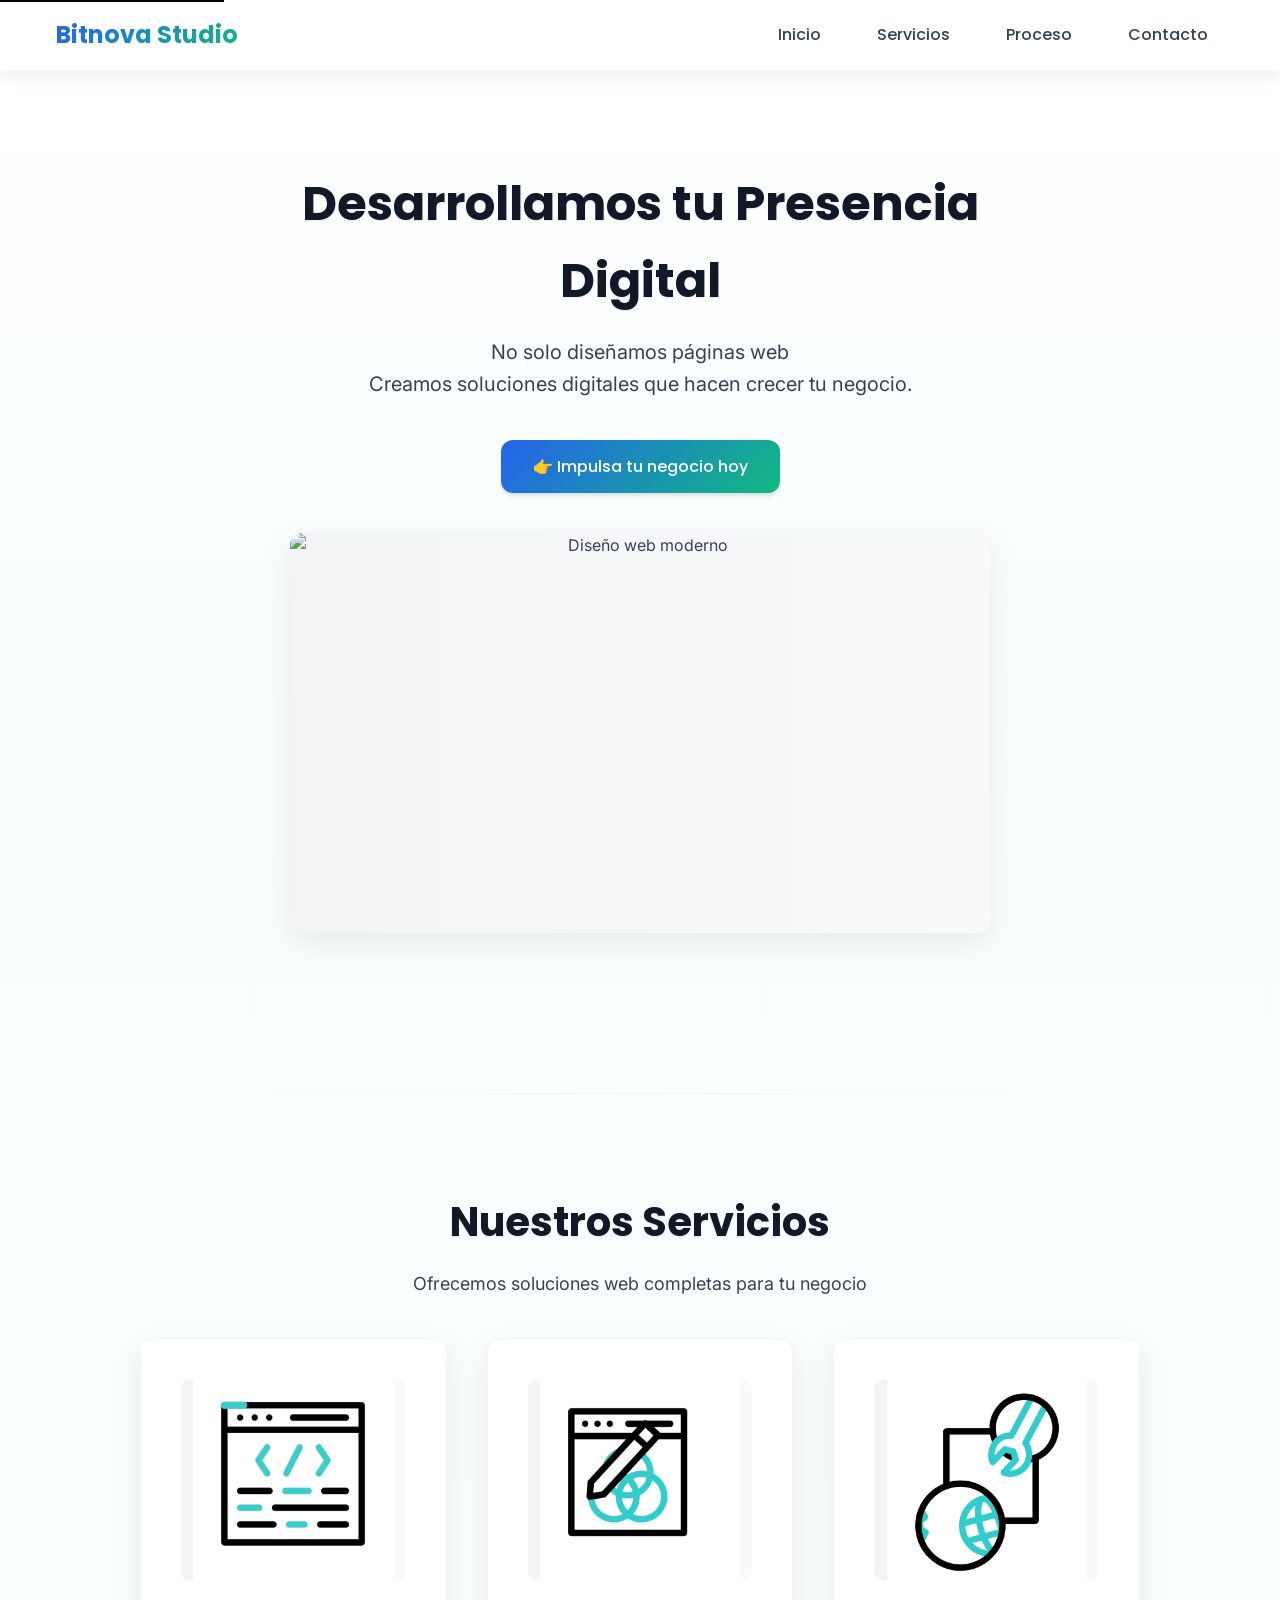
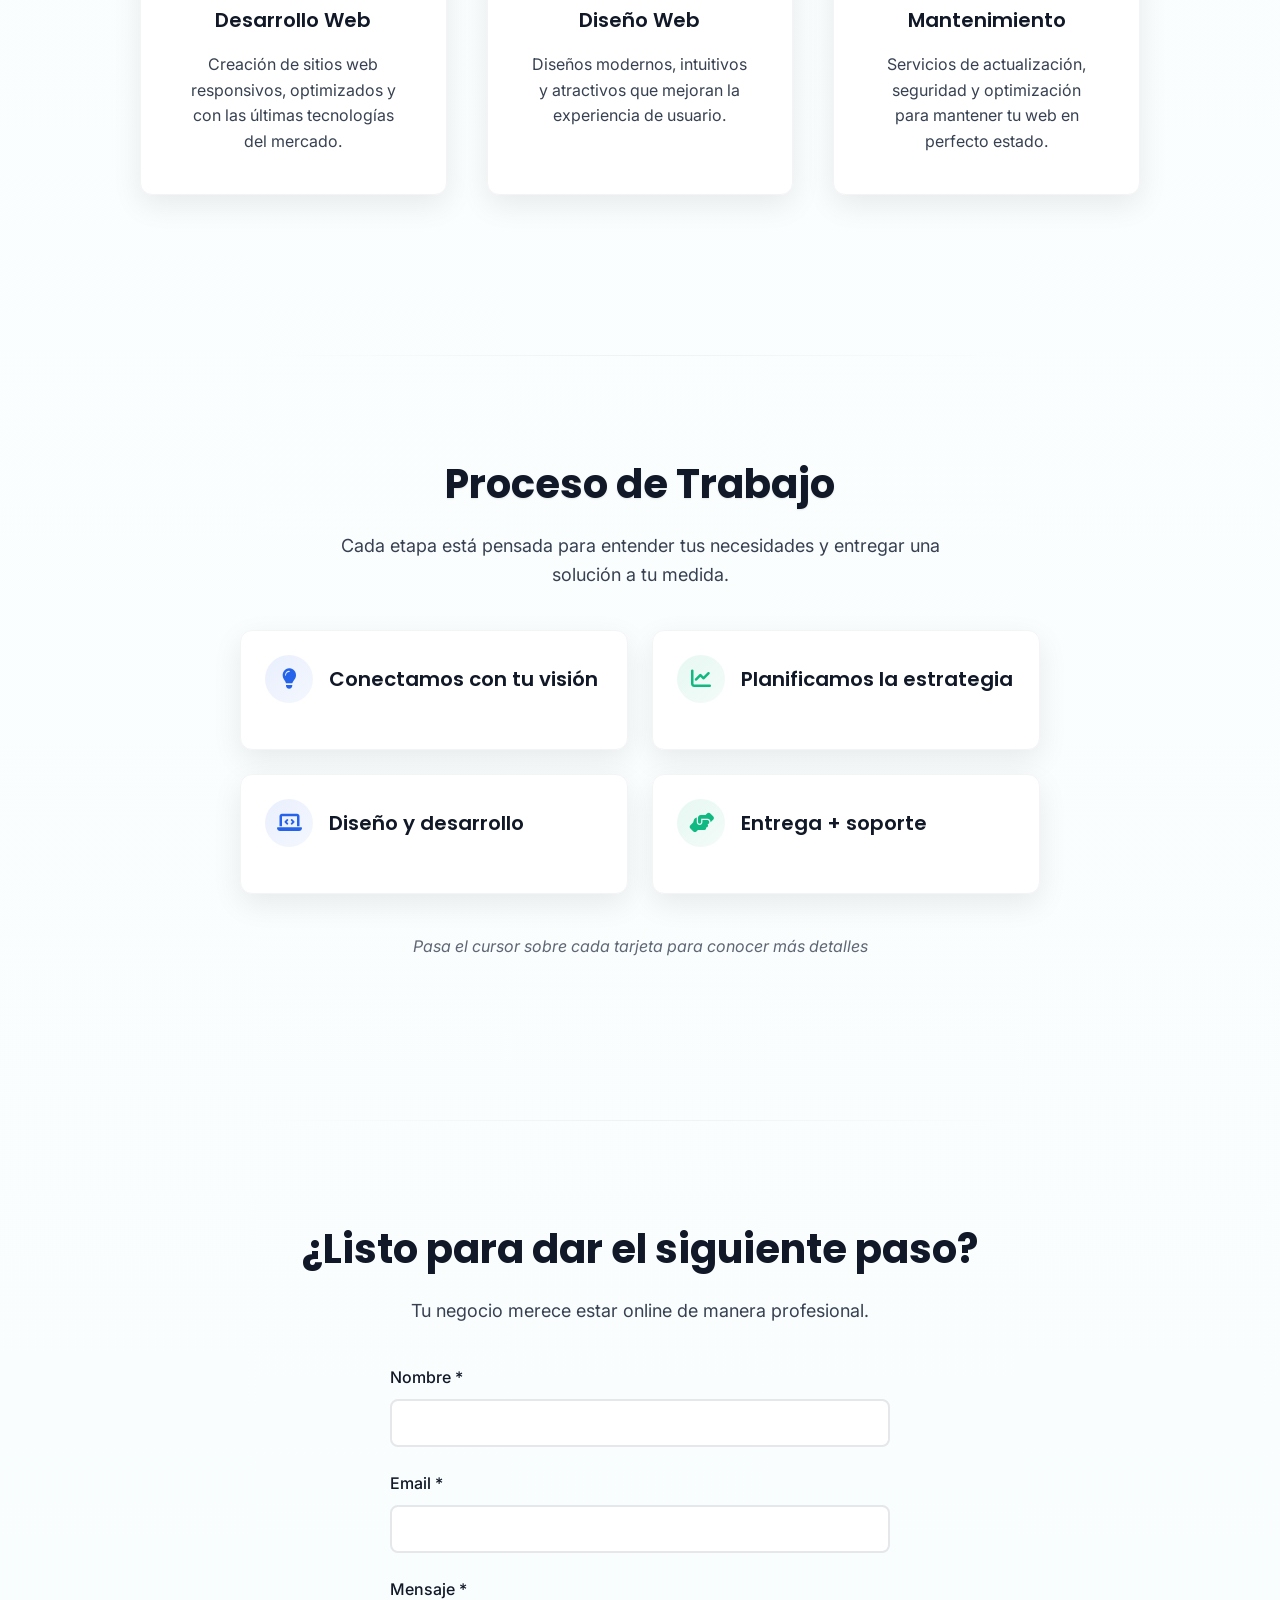
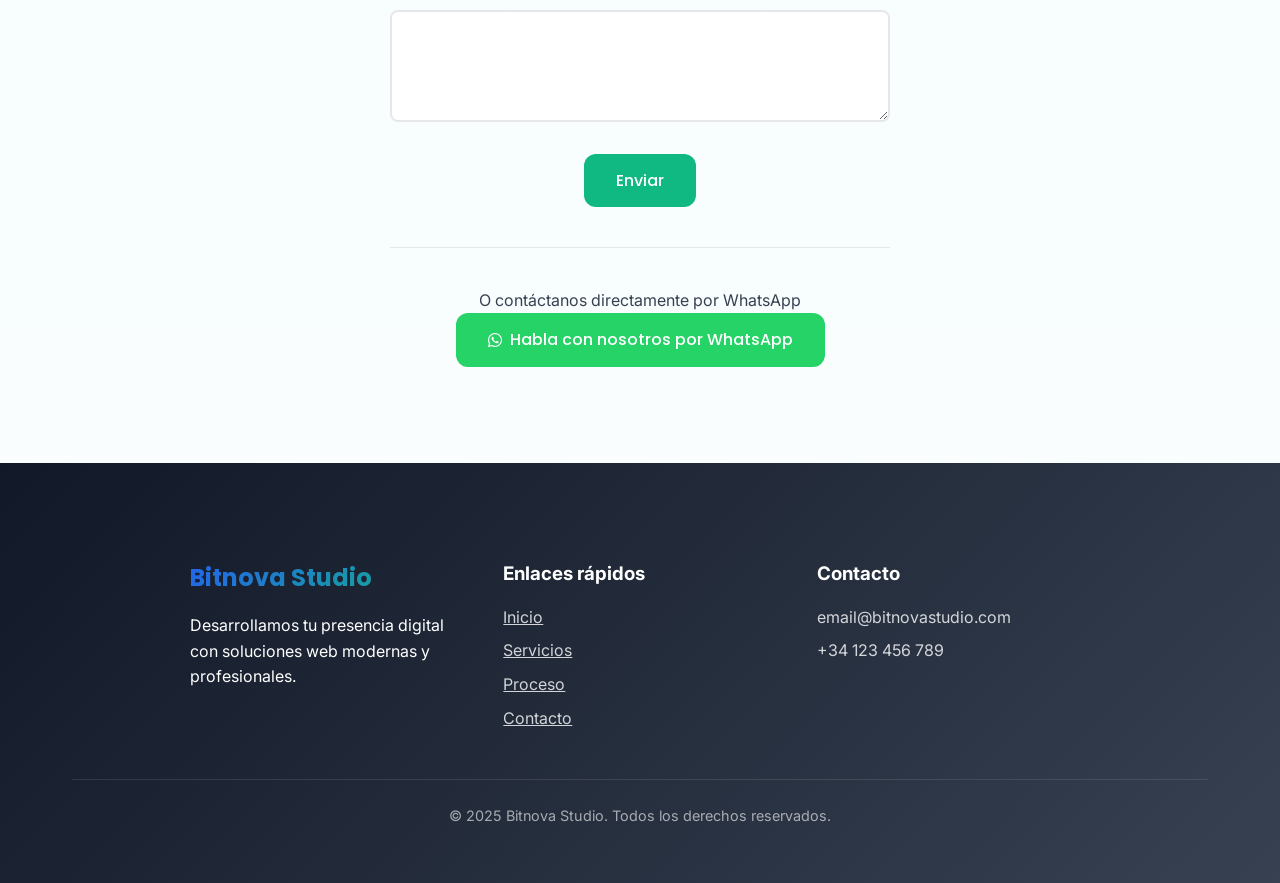
==== index.html @ 347d5933 "Subiendo pagina" ====
<!DOCTYPE html>
<html lang="es">
<head>
    <meta charset="UTF-8">
    <meta name="viewport" content="width=device-width, initial-scale=1.0">
    <meta name="description" content="Bitnova Studio - Desarrollamos y diseñamos páginas web modernas, profesionales y a medida.">
    <meta name="keywords" content="desarrollo web, diseño web, páginas web, mantenimiento web">
    <title>Bitnova Studio - Desarrollo Web Profesional</title>
    <link rel="stylesheet" href="https://cdnjs.cloudflare.com/ajax/libs/font-awesome/6.4.0/css/all.min.css">
    <link href="https://fonts.googleapis.com/css2?family=Inter:wght@300;400;500;600;700&family=Poppins:wght@400;500;600;700&display=swap" rel="stylesheet">
    <link rel="stylesheet" href="styles.css">
    <style>
        /* CSS CRÍTICO - Optimizado para carga inicial */
        :root {
            --primary-blue: #2563EB;
            --primary-green: #10B981;
            --accent-orange: #FF6B35;
            --white: #FFFFFF;
            --gray-50: #F9FAFB;
            --gray-100: #F3F4F6;
            --gray-200: #E5E7EB;
            --gray-700: #374151;
            --gray-900: #111827;
            --black: #000000;
            --light-blue: #E8F8FC;
            --font-heading: 'Poppins', sans-serif;
            --font-body: 'Inter', sans-serif;
        }

        *, *::before, *::after {
            box-sizing: border-box;
            margin: 0;
            padding: 0;
        }

        html {
            scroll-behavior: smooth;
        }

        body {
            font-family: var(--font-body);
            color: var(--gray-700);
            line-height: 1.6;
            overflow-x: hidden;
            background: linear-gradient(to bottom, 
                rgba(255, 255, 255, 1) 0%, 
                rgba(232, 248, 252, 0.3) 15%,
                rgba(232, 248, 252, 0.2) 50%,
                rgba(232, 248, 252, 0.3) 85%,
                rgba(255, 255, 255, 1) 100%);
        }

        .skip-link {
            position: absolute;
            top: -40px;
            left: 0;
            background: #000;
            color: #fff;
            padding: 8px;
            z-index: 1001;
            transition: top 0.3s;
        }

        .skip-link:focus {
            top: 0;
        }

        .header {
            background: rgba(255, 255, 255, 0.98);
            backdrop-filter: blur(10px);
            box-shadow: 0 4px 20px rgba(0, 0, 0, 0.08);
            position: fixed;
            width: 100%;
            top: 0;
            z-index: 1000;
            transition: all 0.3s cubic-bezier(0.4, 0, 0.2, 1);
        }

        .header .container {
            display: flex;
            justify-content: space-between;
            align-items: center;
            padding: 1rem;
        }

        .logo {
            font-family: var(--font-heading);
            font-weight: 700;
            font-size: 1.5rem;
            background: linear-gradient(135deg, var(--primary-blue), var(--primary-green));
            -webkit-background-clip: text;
            -webkit-text-fill-color: transparent;
            background-clip: text;
        }

        .hero {
            padding: calc(70px + 4rem) 0 4rem;
            text-align: center;
            position: relative;
            overflow: hidden;
        }
    </style>
</head>
<body>
    <a href="#main-content" class="skip-link">Saltar al contenido principal</a>

    <header class="header" role="banner">
        <div class="container">
            <a href="#" class="logo" aria-label="Bitnova Studio - Inicio">Bitnova Studio</a>
            <nav class="nav" role="navigation" aria-label="Navegación principal">
                <ul>
                    <li><a href="#inicio">Inicio</a></li>
                    <li><a href="#servicios">Servicios</a></li>
                    <li><a href="#proceso">Proceso</a></li>
                    <li><a href="#contacto">Contacto</a></li>
                </ul>
            </nav>
        </div>
    </header>

    <main id="main-content" role="main">
        <section id="inicio" class="hero" aria-labelledby="hero-heading">
            <div class="container">
                <div class="hero-content">
                    <h1 id="hero-heading">Desarrollamos tu Presencia Digital</h1>
                    <p class="subtitle">No solo diseñamos páginas web<br>Creamos soluciones digitales que hacen crecer tu negocio.</p>
                    <a href="https://wa.me/tunumero" class="btn btn-primary">
                        👉 Impulsa tu negocio hoy
                    </a>
                    
                    <!-- Carrusel de imágenes (solo 2 imágenes, sin controles) -->
                    <div class="carousel-container">
                        <div class="carousel">
                            <div class="carousel-item">
                                <img src="assets/Concepto HTML01.jpg" alt="Diseño web moderno" loading="lazy">
                            </div>
                            <div class="carousel-item">
                                <img src="assets/editando paginas01.jpg" alt="Desarrollo web profesional" loading="lazy">
                            </div>
                        </div>
                    </div>
                </div>
            </div>
        </section>

        <section id="servicios" class="services" aria-labelledby="services-heading">
            <div class="container">
                <h2 id="services-heading" class="section-title">Nuestros Servicios</h2>
                <p class="section-description">Ofrecemos soluciones web completas para tu negocio</p>
                
                <div class="services-grid">
                    <article class="service-card fade-in">
                        <div class="service-image">
                            <img src="assets/programacionweb.gif" alt="Animación de desarrollo web" loading="lazy">
                        </div>
                        <h3>Desarrollo Web</h3>
                        <p>Creación de sitios web responsivos, optimizados y con las últimas tecnologías del mercado.</p>
                    </article>
                    
                    <article class="service-card fade-in">
                        <div class="service-image">
                            <img src="assets/diseñoweb.gif" alt="Animación de diseño web" loading="lazy">
                        </div>
                        <h3>Diseño Web</h3>
                        <p>Diseños modernos, intuitivos y atractivos que mejoran la experiencia de usuario.</p>
                    </article>
                    
                    <article class="service-card fade-in">
                        <div class="service-image">
                            <img src="assets/mantenimiento.gif" alt="Animación de mantenimiento web" loading="lazy">
                        </div>
                        <h3>Mantenimiento</h3>
                        <p>Servicios de actualización, seguridad y optimización para mantener tu web en perfecto estado.</p>
                    </article>
                </div>
            </div>
        </section>

        <section id="proceso" class="process" aria-labelledby="process-heading">
            <div class="container">
                <h2 id="process-heading" class="section-title">Proceso de Trabajo</h2>
                <p class="section-description">Cada etapa está pensada para entender tus necesidades y entregar una solución a tu medida.</p>
                
                <div class="process-grid">
                    <article class="process-card fade-in">
                        <div class="card-header">
                            <div class="card-icon blue"><i class="fas fa-lightbulb fa-lg"></i></div>
                            <h3 class="card-title">Conectamos con tu visión</h3>
                        </div>
                        <div class="card-content">
                            <div class="process-divider"></div>
                            <p class="card-description">Descubrimos lo que hace único a tu negocio, entendemos tus objetivos y analizamos tu mercado para diseñar una estrategia digital sólida.</p>
                        </div>
                    </article>

                    <article class="process-card fade-in">
                        <div class="card-header">
                            <div class="card-icon green"><i class="fas fa-chart-line fa-lg"></i></div>
                            <h3 class="card-title">Planificamos la estrategia</h3>
                        </div>
                        <div class="card-content">
                            <div class="process-divider"></div>
                            <p class="card-description">Creamos un plan digital personalizado que combina diseño, usabilidad y comunicación, enfocado en atraer clientes y generar confianza.</p>
                        </div>
                    </article>

                    <article class="process-card fade-in">
                        <div class="card-header">
                            <div class="card-icon blue"><i class="fas fa-laptop-code fa-lg"></i></div>
                            <h3 class="card-title">Diseño y desarrollo</h3>
                        </div>
                        <div class="card-content">
                            <div class="process-divider"></div>
                            <p class="card-description">Diseñamos un sitio moderno y funcional, optimizado para velocidad, seguridad y experiencia de usuario, usando buenas prácticas de desarrollo.</p>
                        </div>
                    </article>

                    <article class="process-card fade-in">
                        <div class="card-header">
                            <div class="card-icon green"><i class="fas fa-hands-helping fa-lg"></i></div>
                            <h3 class="card-title">Entrega + soporte</h3>
                        </div>
                        <div class="card-content">
                            <div class="process-divider"></div>
                            <p class="card-description">Publicamos tu web y te acompañamos con mantenimiento, actualizaciones y mejoras para que tu presencia digital siga creciendo.</p>
                        </div>
                    </article>
                </div>
                
                <p class="process-hint">Pasa el cursor sobre cada tarjeta para conocer más detalles</p>
            </div>
        </section>

        <section id="contacto" class="contact" aria-labelledby="contact-heading">
            <div class="container">
                <h2 id="contact-heading">¿Listo para dar el siguiente paso?</h2>
                <p class="section-description">Tu negocio merece estar online de manera profesional.</p>
                
                <form class="contact-form" aria-labelledby="contact-heading" id="contactForm">
                    <div class="form-group">
                        <label for="name">Nombre *</label>
                        <input type="text" id="name" name="name" required aria-required="true">
                    </div>
                    
                    <div class="form-group">
                        <label for="email">Email *</label>
                        <input type="email" id="email" name="email" required aria-required="true">
                    </div>
                    
                    <div class="form-group">
                        <label for="message">Mensaje *</label>
                        <textarea id="message" name"message" rows="5" required aria-required="true"></textarea>
                    </div>
                    
                    <div class="form-submit-container">
                        <button type="submit" class="btn btn-secondary">Enviar</button>
                    </div>
                </form>
                
                <div class="whatsapp-contact">
                    <p>O contáctanos directamente por WhatsApp</p>
                    <a href="https://wa.me/tunumero" class="btn btn-whatsapp">
                        <i class="fab fa-whatsapp" style="margin-right: 0.5rem;"></i>Habla con nosotros por WhatsApp
                    </a>
                </div>
            </div>
        </section>
    </main>

    <footer class="footer" role="contentinfo">
        <div class="container">
            <div class="footer-content">
                <div class="footer-info">
                    <a href="#" class="logo">Bitnova Studio</a>
                    <p>Desarrollamos tu presencia digital con soluciones web modernas y profesionales.</p>
                </div>
                
                <div class="footer-links">
                    <h3>Enlaces rápidos</h3>
                    <ul>
                        <li><a href="#inicio">Inicio</a></li>
                        <li><a href="#servicios">Servicios</a></li>
                        <li><a href="#proceso">Proceso</a></li>
                        <li><a href="#contacto">Contacto</a></li>
                    </ul>
                </div>
                
                <div class="footer-contact">
                    <h3>Contacto</h3>
                    <p id="footer-email">email@bitnovastudio.com</p>
                    <p id="footer-phone">+34 123 456 789</p>
                </div>
            </div>
            
            <div class="footer-bottom">
                <p>&copy; 2025 Bitnova Studio. Todos los derechos reservados.</p>
            </div>
        </div>
    </footer>

    <!-- Modal de éxito mejorada -->
    <div class="modal-overlay" id="successModal" aria-hidden="true" aria-labelledby="modalTitle" role="dialog">
        <div class="modal">
            <div class="modal-content">
                <div class="modal-icon">
                    <i class="fas fa-check-circle"></i>
                </div>
                <h3 class="modal-title" id="modalTitle">¡Mensaje Enviado con Éxito!</h3>
                <p class="modal-message">Hemos recibido tu mensaje correctamente. Nos pondremos en contacto contigo a la brevedad.</p>
                <button class="modal-close" id="closeModal">Aceptar</button>
            </div>
        </div>
    </div>

    <script src="script.js"></script>
</body>
</html>
---- styles.css ----
/* Variables CSS - Mantenemos todas las variables */
:root {
    --primary-blue: #2563EB;
    --primary-green: #10B981;
    --accent-orange: #FF6B35;
    --white: #FFFFFF;
    --gray-50: #F9FAFB;
    --gray-100: #F3F4F6;
    --gray-200: #E5E7EB;
    --gray-700: #374151;
    --gray-900: #111827;
    --black: #000000;
    --light-blue: #E8F8FC;
    --font-heading: 'Poppins', sans-serif;
    --font-body: 'Inter', sans-serif;
    --spacing-xs: 0.5rem;
    --spacing-sm: 1rem;
    --spacing-md: 1.5rem;
    --spacing-lg: 2.5rem;
    --spacing-xl: 4rem;
    --border-radius: 12px;
    --border-radius-sm: 8px;
    --transition: all 0.3s cubic-bezier(0.4, 0, 0.2, 1);
    --transition-bounce: all 0.4s cubic-bezier(0.175, 0.885, 0.32, 1.275);
    --shadow: 0 1px 3px rgba(0, 0, 0, 0.1), 0 1px 2px rgba(0, 0, 0, 0.06);
    --shadow-md: 0 4px 6px -1px rgba(0, 0, 0, 0.1), 0 2px 4px -1px rgba(0, 0, 0, 0.06);
    --shadow-lg: 0 10px 15px -3px rgba(0, 0, 0, 0.1), 0 4px 6px -2px rgba(0, 0, 0, 0.05);
    --shadow-xl: 0 20px 25px -5px rgba(0, 0, 0, 0.1), 0 10px 10px -5px rgba(0, 0, 0, 0.04);
    --shadow-3d: 0 10px 30px rgba(0, 0, 0, 0.08);
    --process-card-height: 120px;
    --process-card-expanded-height: 280px;
    --process-card-mobile-expanded-height: 320px;
    --header-height: 70px;
    --header-height-mobile: 120px;
    
    /* Nuevas variables para contenedor centrado */
    --container-max-width: 1200px;
    --container-padding: 2rem;
    --content-max-width: 800px;
}

/* Container centrado global */
.container {
    max-width: var(--container-max-width);
    margin: 0 auto;
    padding:  var(--container-padding);
    width: 100%;
}

/* Contenedor para contenido de texto centrado */
.content-container {
    max-width: var(--content-max-width);
    margin: 0 auto;
    text-align: center;
}

/* Estilos generales - Evitamos duplicar lo que ya está en el CSS crítico */
.nav ul {
    display: flex;
    list-style: none;
    gap: var(--spacing-md);
}

.nav a {
    font-family: var(--font-heading);
    font-weight: 500;
    color: var(--gray-700);
    padding: var(--spacing-xs) var(--spacing-sm);
    border-radius: var(--border-radius-sm);
    transition: var(--transition);
}
.nav a {
    text-decoration: none; /* Esto elimina el subrayado */
}


.nav a:hover {
    background-color: var(--gray-50);
    color: var(--primary-blue);
}

/* Hero Section Centrado */
.hero-content {
    position: relative;
    z-index: 1;
    max-width: var(--content-max-width);
    margin: 0 auto;
    text-align: center;
}

.hero h1 { 
    animation: fadeInUp 0.8s ease forwards; 
    margin-bottom: var(--spacing-sm); 
    font-size: clamp(2rem, 5vw, 3rem);
    font-family: var(--font-heading);
    font-weight: 700;
    color: var(--gray-900);
}

.hero .subtitle {
    font-size: 1.25rem;
    margin-bottom: var(--spacing-lg);
    color: var(--gray-700);
    animation: fadeInUp 0.8s ease 0.2s backwards;
    max-width: 600px;
    margin-left: auto;
    margin-right: auto;
}

.hero .btn { 
    animation: fadeInScale 0.8s ease 0.4s backwards; 
}

/* Títulos de sección centrados */
.section-title {
    font-family: var(--font-heading);
    font-size: clamp(2rem, 4vw, 2.5rem);
    font-weight: 700;
    color: var(--gray-900);
    text-align: center;
    margin-bottom: var(--spacing-sm);
}

.section-description {
    font-size: 1.125rem;
    color: var(--gray-700);
    text-align: center;
    margin-bottom: var(--spacing-lg);
    max-width: 600px;
    margin-left: auto;
    margin-right: auto;
}

/* Animaciones */
@keyframes fadeInUp {
    from { opacity: 0; transform: translateY(30px); }
    to { opacity: 1; transform: translateY(0); }
}

@keyframes fadeInScale {
    from { opacity: 0; transform: scale(0.9); }
    to { opacity: 1; transform: scale(1); }
}

@keyframes float {
    0%, 100% { transform: translateY(0px); }
    50% { transform: translateY(-10px); }
}

.fade-in {
    opacity: 0;
    transform: translateY(30px);
    transition: opacity 0.6s ease, transform 0.6s ease;
}

.fade-in.visible {
    opacity: 1;
    transform: translateY(0);
}

/* Botones */
.btn {
    display: inline-flex;
    align-items: center;
    justify-content: center;
    padding: 0.875rem 2rem;
    border-radius: var(--border-radius);
    font-family: var(--font-heading);
    font-weight: 500;
    font-size: 1rem;
    text-align: center;
    cursor: pointer;
    transition: var(--transition-bounce);
    border: none;
    text-decoration: none;
    position: relative;
    overflow: hidden;
}

.btn::before {
    content: '';
    position: absolute;
    top: 0;
    left: -100%;
    width: 100%;
    height: 100%;
    background: linear-gradient(90deg, transparent, rgba(255, 255, 255, 0.2), transparent);
    transition: left 0.5s;
}

.btn:hover::before { left: 100%; }

.btn-primary {
    background: linear-gradient(135deg, var(--primary-blue), var(--primary-green));
    color: var(--white);
    box-shadow: var(--shadow-md);
}

.btn-primary:hover {
    transform: translateY(-3px);
    box-shadow: var(--shadow-xl);
    color: var(--white);
}

.btn-secondary {
    background-color: var(--primary-green);
    color: var(--white);
}

.btn-secondary:hover {
    background-color: var(--primary-blue);
    transform: translateY(-2px);
    box-shadow: var(--shadow-lg);
    color: var(--white);
}

.btn-whatsapp {
    background-color: #25D366;
    color: var(--white);
}

.btn-whatsapp:hover {
    background-color: #128C7E;
    transform: translateY(-2px);
    box-shadow: var(--shadow-lg);
    color: var(--white);
}

/* Carrusel mejorado y centrado - SIN CONTROLES */
.carousel-container {
    width: 100%;
    max-width: 700px;
    height: 400px;
    margin: var(--spacing-lg) auto 0;
    position: relative;
    overflow: hidden;
    border-radius: var(--border-radius);
    box-shadow: var(--shadow-3d);
    animation: fadeInUp 0.8s ease 0.6s backwards;
}

.carousel {
    display: flex;
    transition: transform 0.8s cubic-bezier(0.23, 1, 0.32, 1);
    height: 100%;
}

.carousel-item {
    min-width: 100%;
    height: 100%;
    display: flex;
    align-items: center;
    justify-content: center;
}

.carousel-item img {
    width: 100%;
    height: 100%;
    object-fit: cover;
    display: block;
}

/* Servicios centrados - EN LÍNEA HORIZONTAL */
.services { 
    padding: var(--spacing-xl) 0; 
}

.services-grid {
    display: grid;
    grid-template-columns: repeat(3, 1fr);
    gap: var(--spacing-lg);
    max-width: 1000px;
    margin: 0 auto;
    justify-items: center;
}

.service-card {
    background: var(--white);
    border-radius: var(--border-radius);
    padding: var(--spacing-lg);
    box-shadow: var(--shadow-3d);
    transition: var(--transition-bounce);
    text-align: center;
    border: 1px solid var(--gray-100);
    position: relative;
    overflow: hidden;
    width: 100%;
    max-width: 320px;
}

.service-card::before {
    content: '';
    position: absolute;
    top: 0;
    left: 0;
    right: 0;
    height: 4px;
    background: linear-gradient(90deg, var(--primary-blue), var(--primary-green));
    transform: scaleX(0);
    transition: transform 0.3s ease;
}

.service-card:hover {
    transform: translateY(-10px);
    box-shadow: var(--shadow-xl);
}

.service-card:hover::before { transform: scaleX(1); }

.service-image {
    height: 200px;
    border-radius: var(--border-radius-sm);
    display: flex;
    align-items: center;
    justify-content: center;
    margin-bottom: var(--spacing-md);
    position: relative;
    overflow: hidden;
}

.service-image img {
    max-width: 100%;
    max-height: 100%;
    object-fit: contain;
}

.service-image::after {
    content: '';
    position: absolute;
    inset: 0;
    background: linear-gradient(45deg, transparent 30%, rgba(37, 99, 235, 0.1) 50%, transparent 70%);
    opacity: 0;
    transition: var(--transition);
}

.service-card:hover .service-image::after { opacity: 1; }

.service-card h3 {
    font-family: var(--font-heading);
    font-size: 1.25rem;
    font-weight: 600;
    color: var(--gray-900);
    margin-bottom: var(--spacing-sm);
}

.service-card p {
    color: var(--gray-700);
    line-height: 1.6;
}

/* Proceso centrado */
.process {
    padding: var(--spacing-xl) 0;
}

.process-grid {
    display: grid;
    grid-template-columns: repeat(2, 1fr);
    gap: var(--spacing-md);
    margin-top: var(--spacing-lg);
    max-width: 800px;
    margin-left: auto;
    margin-right: auto;
}

.process-card {
    background: var(--white);
    border-radius: var(--border-radius);
    padding: var(--spacing-md);
    box-shadow: var(--shadow-3d);
    transition: var(--transition-bounce);
    cursor: pointer;
    height: var(--process-card-height);
    overflow: hidden;
    display: flex;
    flex-direction: column;
    position: relative;
    border: 1px solid var(--gray-100);
}

.process-card:hover {
    height: var(--process-card-expanded-height);
    box-shadow: var(--shadow-xl);
    transform: translateY(-5px);
}

.card-header {
    display: flex;
    align-items: center;
    margin-bottom: var(--spacing-sm);
}

.card-icon {
    width: 48px;
    height: 48px;
    border-radius: 50%;
    display: flex;
    align-items: center;
    justify-content: center;
    margin-right: var(--spacing-sm);
    flex-shrink: 0;
    position: relative;
    overflow: hidden;
}

.card-icon::before {
    content: '';
    position: absolute;
    inset: 0;
    border-radius: 50%;
    background: linear-gradient(45deg, transparent, rgba(255, 255, 255, 0.3));
    opacity: 0;
    transition: var(--transition);
}

.process-card:hover .card-icon::before { opacity: 1; }

.card-icon.blue {
    background: linear-gradient(135deg, rgba(37, 99, 235, 0.1), rgba(37, 99, 235, 0.05));
    color: var(--primary-blue);
}

.card-icon.green {
    background: linear-gradient(135deg, rgba(16, 185, 129, 0.1), rgba(16, 185, 129, 0.05));
    color: var(--primary-green);
}

.card-title {
    font-family: var(--font-heading);
    font-size: 1.25rem;
    font-weight: 600;
    color: var(--gray-900);
}

.card-content {
    opacity: 0;
    transform: translateY(10px);
    transition: var(--transition-bounce);
    height: 0;
}

.process-card:hover .card-content {
    opacity: 1;
    transform: translateY(0);
    height: auto;
}

.card-description {
    color: var(--gray-700);
    margin-bottom: var(--spacing-sm);
    line-height: 1.7;
}

.process-divider {
    height: 2px;
    background: linear-gradient(90deg, var(--primary-blue), var(--primary-green));
    margin: var(--spacing-sm) 0;
    width: 40px;
    border-radius: 2px;
    position: relative;
    overflow: hidden;
}

.process-divider::after {
    content: '';
    position: absolute;
    top: 0;
    left: -100%;
    width: 100%;
    height: 100%;
    background: linear-gradient(90deg, transparent, rgba(255, 255, 255, 0.6), transparent);
    transition: left 0.5s ease;
}

.process-card:hover .process-divider::after { left: 100%; }

.process-hint {
    text-align: center;
    margin-top: var(--spacing-lg);
    color: var(--gray-700);
    font-style: italic;
    opacity: 0.8;
}

/* Contacto centrado */
.contact {
    padding: var(--spacing-xl) 0;
    text-align: center;
}

.contact h2 {
    font-family: var(--font-heading);
    font-size: clamp(2rem, 4vw, 2.5rem);
    font-weight: 700;
    color: var(--gray-900);
    margin-bottom: var(--spacing-sm);
}

.contact-form {
    max-width: 500px;
    margin: 0 auto;
}

.form-group {
    margin-bottom: var(--spacing-md);
    text-align: left;
    position: relative;
}

.form-group label {
    display: block;
    margin-bottom: var(--spacing-xs);
    font-weight: 500;
    color: var(--gray-900);
}

.form-group input,
.form-group textarea {
    width: 100%;
    padding: 0.875rem;
    border: 2px solid var(--gray-200);
    border-radius: var(--border-radius-sm);
    font-family: var(--font-body);
    transition: var(--transition);
    background-color: var(--white);
}

.form-group input:focus,
.form-group textarea:focus {
    outline: none;
    border-color: var(--primary-blue);
    box-shadow: 0 0 0 3px rgba(37, 99, 235, 0.1);
}

.form-submit-container {
    text-align: center;
    margin-top: var(--spacing-md);
    position: relative;
    z-index: 2;
}

.whatsapp-contact {
    text-align: center;
    margin-top: var(--spacing-lg);
    padding-top: var(--spacing-lg);
    border-top: 1px solid var(--gray-200);
    position: relative;
    z-index: 2;
    max-width: 500px;
    margin-left: auto;
    margin-right: auto;
}

/* Footer */
.footer {
    background: linear-gradient(135deg, var(--gray-900), var(--gray-700));
    color: var(--white);
    padding: var(--spacing-xl) 0 var(--spacing-md);
}

.footer-content {
    display: grid;
    grid-template-columns: repeat(auto-fit, minmax(250px, 1fr));
    gap: var(--spacing-lg);
    margin-bottom: var(--spacing-lg);
    max-width: 900px;
    margin-left: auto;
    margin-right: auto;
}

.footer-info .logo {
    color: var(--white);
    margin-bottom: var(--spacing-sm);
    display: block;
}
.footer-links h3,
.footer-contact h3 {
    color: var(--white);
    margin-bottom: var(--spacing-sm);
}

.footer-links ul { list-style: none; }
.footer-links li { margin-bottom: var(--spacing-xs); }
.footer-links a {
    color: rgba(255, 255, 255, 0.8);
    transition: var(--transition);
}

.footer-links a:hover {
    color: var(--white);
    padding-left: var(--spacing-xs);
}

.footer-contact p {
    margin-bottom: var(--spacing-xs);
    color: rgba(255, 255, 255, 0.8);
}

.footer-bottom {
    border-top: 1px solid rgba(255, 255, 255, 0.1);
    padding-top: var(--spacing-md);
    text-align: center;
    color: rgba(255, 255, 255, 0.6);
    font-size: 0.9rem;
}

/* Mensajes de error */
.error-message {
    color: var(--accent-orange);
    display: block;
    margin-top: var(--spacing-xs);
    font-size: 0.875rem;
    animation: fadeInUp 0.3s ease;
}

/* Modal de éxito mejorada */
.modal-overlay {
    position: fixed;
    top: 0;
    left: 0;
    right: 0;
    bottom: 0;
    background: rgba(0, 0, 0, 0.7);
    display: flex;
    justify-content: center;
    align-items: center;
    z-index: 2000;
    opacity: 0;
    visibility: hidden;
    transition: all 0.4s ease;
    backdrop-filter: blur(8px);
    -webkit-backdrop-filter: blur(8px);
}

.modal-overlay.active {
    opacity: 1;
    visibility: visible;
}

.modal {
    background: var(--white);
    border-radius: 20px;
    padding: 0;
    max-width: 90%;
    width: 400px;
    box-shadow: 0 25px 50px -12px rgba(0, 0, 0, 0.25);
    transform: translateY(30px) scale(0.95);
    transition: all 0.5s cubic-bezier(0.175, 0.885, 0.32, 1.275);
    position: relative;
    overflow: hidden;
}

.modal-overlay.active .modal {
    transform: translateY(0) scale(1);
}

.modal-content {
    padding: var(--spacing-xl);
    text-align: center;
}

.modal-icon {
    font-size: 4rem;
    color: var(--primary-green);
    margin-bottom: var(--spacing-md);
    animation: iconPulse 1s ease;
}

@keyframes iconPulse {
    0% { transform: scale(0); opacity: 0; }
    70% { transform: scale(1.1); }
    100% { transform: scale(1); opacity: 1; }
}

.modal-title {
    font-size: 1.8rem;
    margin-bottom: var(--spacing-sm);
    color: var(--gray-900);
    font-family: var(--font-heading);
}

.modal-message {
    margin-bottom: var(--spacing-lg);
    color: var(--gray-700);
    line-height: 1.6;
}

.modal-close {
    background: linear-gradient(135deg, var(--primary-blue), var(--primary-green));
    color: var(--white);
    border: none;
    padding: 0.75rem 1.5rem;
    border-radius: var(--border-radius-sm);
    cursor: pointer;
    font-family: var(--font-heading);
    font-weight: 500;
    transition: var(--transition);
    box-shadow: var(--shadow-md);
}

.modal-close:hover {
    transform: translateY(-2px);
    box-shadow: var(--shadow-lg);
}

/* Animación shake para errores */
@keyframes shake {
    0%, 100% { transform: translateX(0); }
    25% { transform: translateX(-5px); }
    75% { transform: translateX(5px); }
}

/* Responsive */
@media (max-width: 768px) {
    :root {
        --container-padding: 1.5rem;
        --content-max-width: 100%;
    }
    
    .header .container { 
        flex-direction: column; 
        gap: var(--spacing-sm); 
    }
    
    .nav ul { 
        gap: var(--spacing-sm); 
    }
.hero { 
    padding: calc(var(--header-height-mobile) + var(--spacing-sm)) 0 var(--spacing-md);
    min-height: 85vh;
    display: flex;
    flex-direction: column;
    justify-content: center;
}
    
 .carousel-container {
    height: 350px; /* Ajusta este valor según necesites */
    margin: var(--spacing-sm) auto 0;
}
    
    .process-grid { 
        grid-template-columns: 1fr;
        max-width: 400px;
    }
    
    .process-card:hover { 
        height: var(--process-card-mobile-expanded-height); 
    }
    
    .card-icon { 
        width: 40px; 
        height: 40px; 
    }
    
    .modal { 
        width: 90%;
        max-width: 90%;
    }
    
    /* Servicios en columna en móviles */
    .services-grid {
        grid-template-columns: 1fr;
        max-width: 400px;
    }
    
    .service-card {
        max-width: 100%;
    }
    
    .footer-content {
        max-width: 100%;
    }
}

@media (max-width: 480px) {
    :root {
        --container-padding: 1rem;
    }
    
    .services-grid { 
        grid-template-columns: 1fr;
        max-width: 400px;
    }
    
    .footer-content { 
        grid-template-columns: 1fr; 
        text-align: center; 
    }
    
    .carousel-container { 
        height: 250px; 
    }
    
    .contact-form {
        max-width: 100%;
    }
    
    .whatsapp-contact {
        max-width: 100%;
    }
    
    .modal-content {
        padding: var(--spacing-md);
    }
    
    .modal-title {
        font-size: 1.5rem;
    }
}

/* Mejoras adicionales para el centrado profesional */
.section-wrapper {
    display: flex;
    flex-direction: column;
    align-items: center;
    text-align: center;
}

/* Espaciado consistente entre secciones */
section {
    position: relative;
}

section::before {
    content: '';
    display: block;
    height: 1px;
    background: linear-gradient(90deg, transparent, var(--gray-200), transparent);
    width: 60%;
    margin: 0 auto var(--spacing-xl);
    opacity: 0.5;
}

.hero::before {
    display: none;
}

/* Mejora visual para las tarjetas de proceso en hover */
.process-card::after {
    content: '';
    position: absolute;
    top: 0;
    left: 0;
    right: 0;
    bottom: 0;
    background: linear-gradient(135deg, rgba(37, 99, 235, 0.02), rgba(16, 185, 129, 0.02));
    opacity: 0;
    transition: var(--transition);
    pointer-events: none;
}

.process-card:hover::after {
    opacity: 1;
}

/* Mejora del focus para accesibilidad */
.btn:focus {
    outline: 3px solid var(--primary-blue);
    outline-offset: 2px;
}

/* Transición suave para el modo oscuro (preparado para futuras implementaciones) */
* {
    transition: background-color 0.3s ease, color 0.3s ease, border-color 0.3s ease;
}

/* Optimización de rendimiento para animaciones */
.carousel,
.modal,
.process-card,
.service-card {
    transform: translateZ(0);
    backface-visibility: hidden;
}

/* Mejora del contraste para mejor legibilidad */
.hero h1,
.section-title {
    text-shadow: 0 1px 2px rgba(0, 0, 0, 0.1);
}

/* Loading state para imágenes */
.service-image,
.carousel-item {
    background: var(--gray-100);
    background-image: linear-gradient(90deg, var(--gray-100) 0%, var(--gray-50) 50%, var(--gray-100) 100%);
    background-size: 200% 100%;
    animation: loading 1.5s infinite;
}

.service-image img,
.carousel-item img {
    opacity: 0;
    transition: opacity 0.3s ease;
}

.service-image img[src],
.carousel-item img[src] {
    opacity: 1;
}

@keyframes loading {
    0% { background-position: 200% 0; }
    100% { background-position: -200% 0; }
}
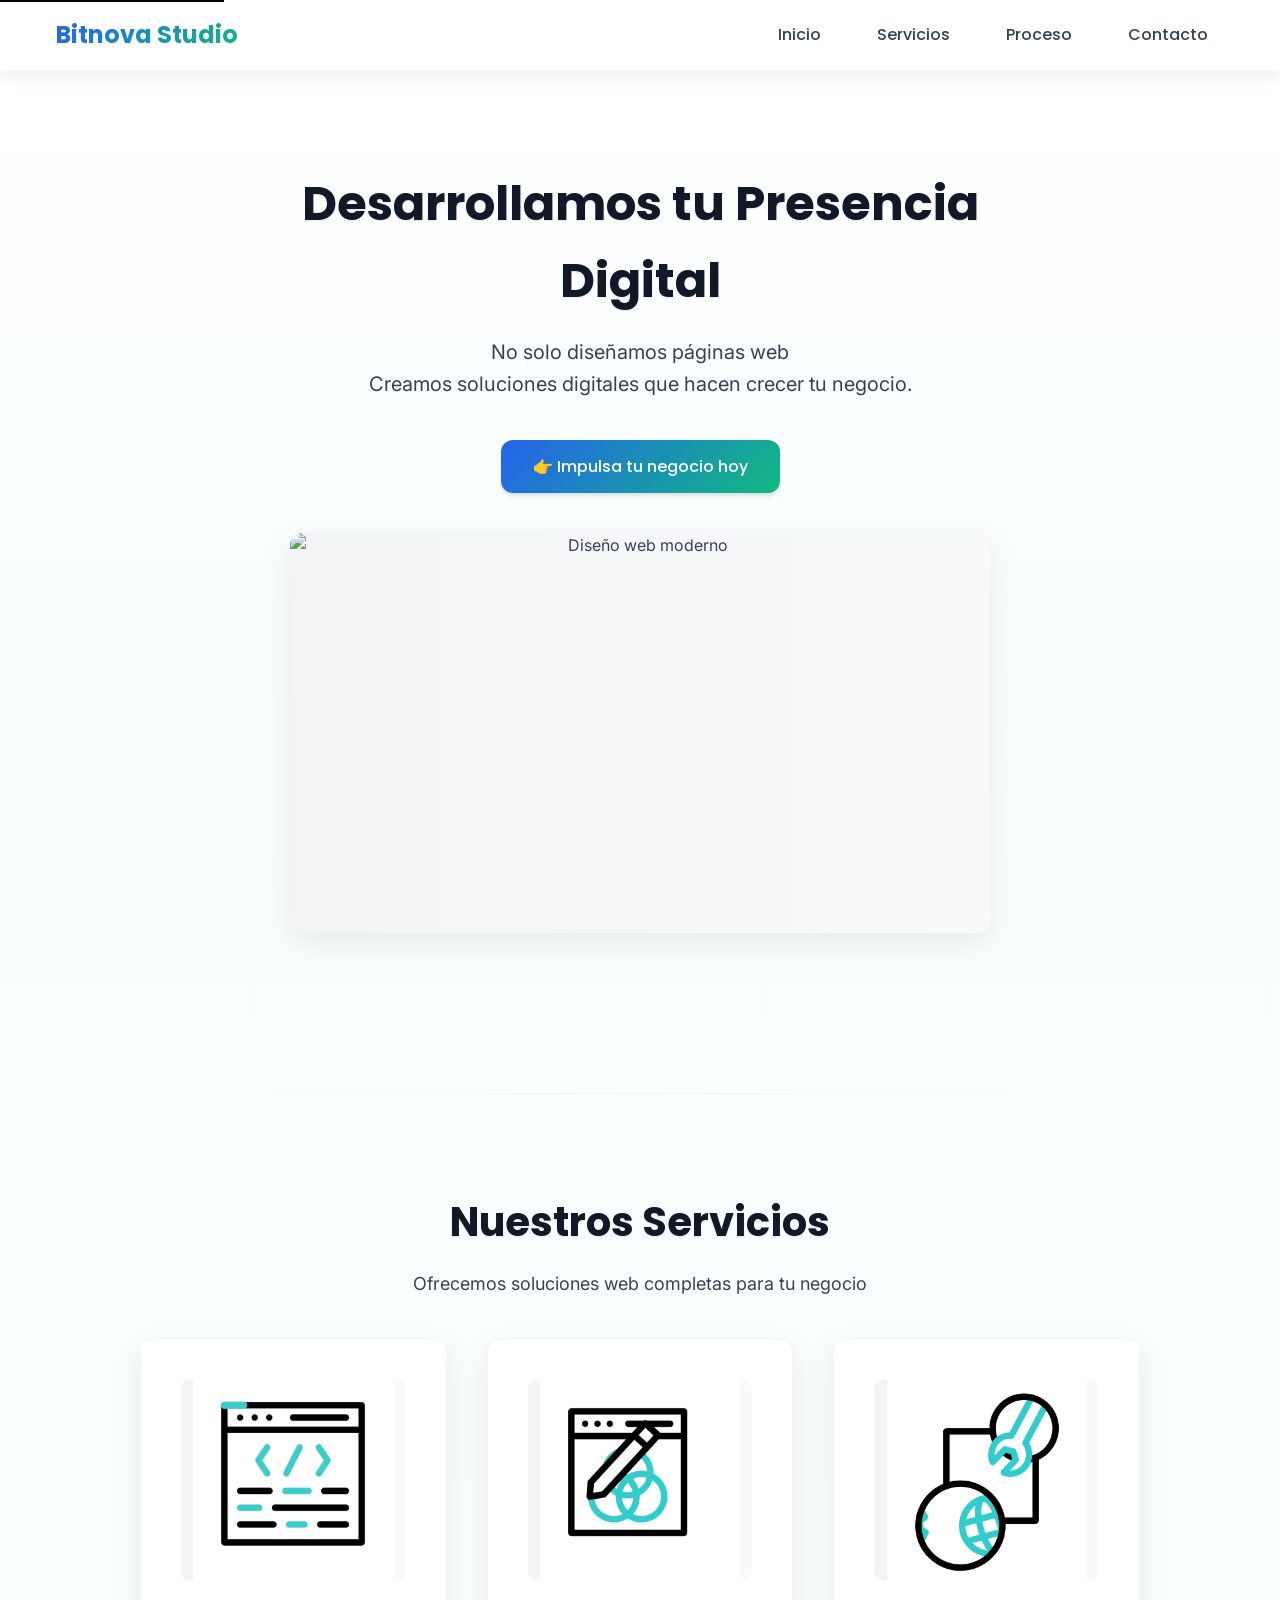
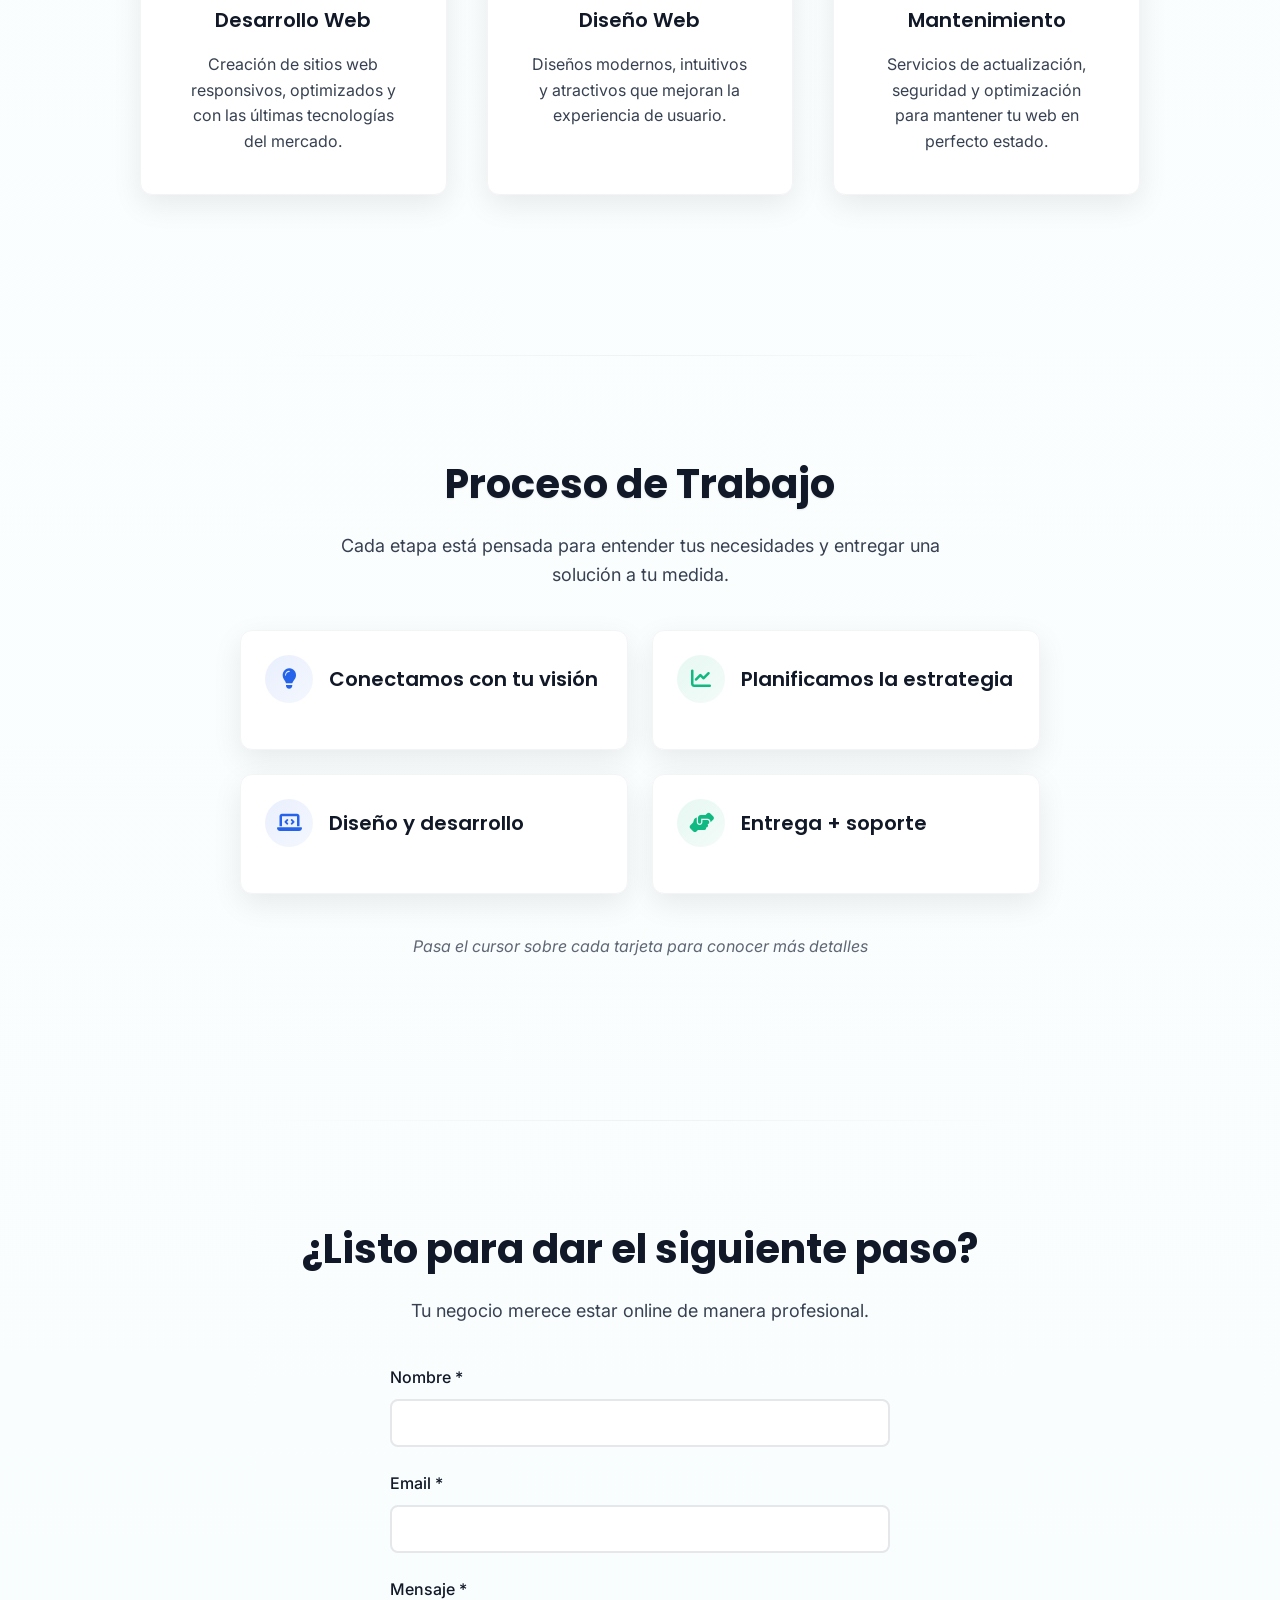
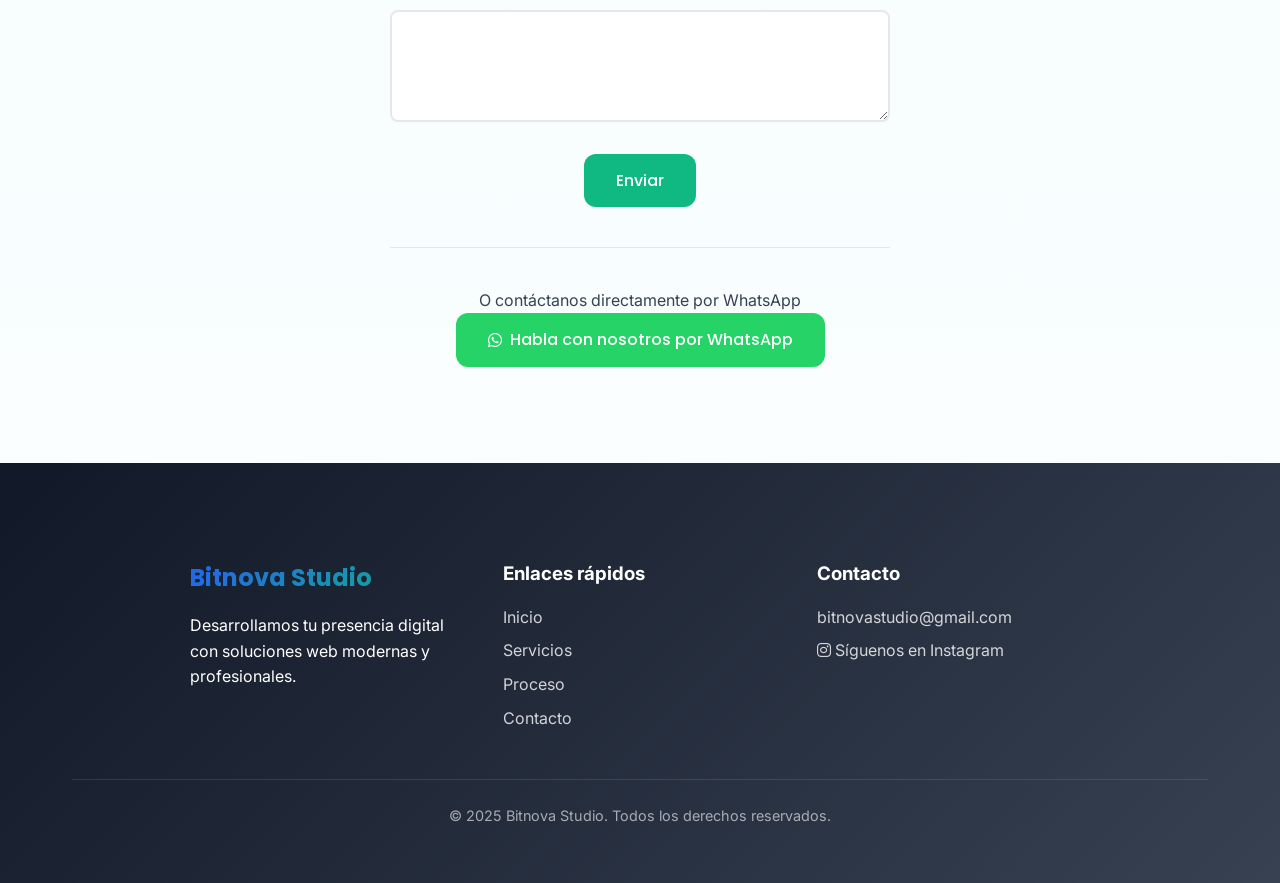
==== commit d60e147c: "Add files via upload" ====
--- a/index.html
+++ b/index.html
@@ -6,6 +6,10 @@
     <meta name="description" content="Bitnova Studio - Desarrollamos y diseñamos páginas web modernas, profesionales y a medida.">
     <meta name="keywords" content="desarrollo web, diseño web, páginas web, mantenimiento web">
     <title>Bitnova Studio - Desarrollo Web Profesional</title>
+    <link rel="icon" type="image/png" sizes="32x32" href="assets/icons/faviconbs.png">
+    <link rel="icon" type="image/png" sizes="16x16" href="assets/icons/faviconbs.png">
+    <link rel="apple-touch-icon" sizes="180x180" href="assets/icons/faviconbs.png">
+    <link rel="manifest" href="assets/site.webmanifest">
     <link rel="stylesheet" href="https://cdnjs.cloudflare.com/ajax/libs/font-awesome/6.4.0/css/all.min.css">
     <link href="https://fonts.googleapis.com/css2?family=Inter:wght@300;400;500;600;700&family=Poppins:wght@400;500;600;700&display=swap" rel="stylesheet">
     <link rel="stylesheet" href="styles.css">
@@ -124,11 +128,10 @@
                 <div class="hero-content">
                     <h1 id="hero-heading">Desarrollamos tu Presencia Digital</h1>
                     <p class="subtitle">No solo diseñamos páginas web<br>Creamos soluciones digitales que hacen crecer tu negocio.</p>
-                    <a href="https://wa.me/tunumero" class="btn btn-primary">
+                    <a href="https://wa.me/5493434053185" class="btn btn-primary">
                         👉 Impulsa tu negocio hoy
                     </a>
                     
-                    <!-- Carrusel de imágenes (solo 2 imágenes, sin controles) -->
                     <div class="carousel-container">
                         <div class="carousel">
                             <div class="carousel-item">
@@ -232,39 +235,39 @@
         </section>
 
         <section id="contacto" class="contact" aria-labelledby="contact-heading">
-            <div class="container">
-                <h2 id="contact-heading">¿Listo para dar el siguiente paso?</h2>
-                <p class="section-description">Tu negocio merece estar online de manera profesional.</p>
-                
-                <form class="contact-form" aria-labelledby="contact-heading" id="contactForm">
-                    <div class="form-group">
-                        <label for="name">Nombre *</label>
-                        <input type="text" id="name" name="name" required aria-required="true">
-                    </div>
-                    
-                    <div class="form-group">
-                        <label for="email">Email *</label>
-                        <input type="email" id="email" name="email" required aria-required="true">
-                    </div>
-                    
-                    <div class="form-group">
-                        <label for="message">Mensaje *</label>
-                        <textarea id="message" name"message" rows="5" required aria-required="true"></textarea>
-                    </div>
-                    
-                    <div class="form-submit-container">
-                        <button type="submit" class="btn btn-secondary">Enviar</button>
-                    </div>
-                </form>
-                
-                <div class="whatsapp-contact">
-                    <p>O contáctanos directamente por WhatsApp</p>
-                    <a href="https://wa.me/tunumero" class="btn btn-whatsapp">
-                        <i class="fab fa-whatsapp" style="margin-right: 0.5rem;"></i>Habla con nosotros por WhatsApp
-                    </a>
-                </div>
-            </div>
-        </section>
+    <div class="container">
+        <h2 id="contact-heading">¿Listo para dar el siguiente paso?</h2>
+        <p class="section-description">Tu negocio merece estar online de manera profesional.</p>
+        
+        <form class="contact-form" aria-labelledby="contact-heading" id="contactForm" action="https://formspree.io/f/xgvleqor" method="POST">
+            <div class="form-group">
+                <label for="name">Nombre *</label>
+                <input type="text" id="name" name="name" required aria-required="true">
+            </div>
+            
+            <div class="form-group">
+                <label for="email">Email *</label>
+                <input type="email" id="email" name="email" required aria-required="true">
+            </div>
+            
+            <div class="form-group">
+                <label for="message">Mensaje *</label>
+                <textarea id="message" name="message" rows="5" required aria-required="true"></textarea>
+            </div>
+            
+            <div class="form-submit-container">
+                <button type="submit" class="btn btn-secondary">Enviar</button>
+            </div>
+        </form>
+        
+        <div class="whatsapp-contact">
+            <p>O contáctanos directamente por WhatsApp</p>
+            <a href="https://wa.me/5493434053185" class="btn btn-whatsapp">
+                <i class="fab fa-whatsapp" style="margin-right: 0.5rem;"></i>Habla con nosotros por WhatsApp
+            </a>
+        </div>
+    </div>
+</section>
     </main>
 
     <footer class="footer" role="contentinfo">
@@ -287,18 +290,24 @@
                 
                 <div class="footer-contact">
                     <h3>Contacto</h3>
-                    <p id="footer-email">email@bitnovastudio.com</p>
-                    <p id="footer-phone">+34 123 456 789</p>
-                </div>
-            </div>
-            
+                    <p>
+                        <a href="mailto:bitnovastudio@gmail.com">
+                            bitnovastudio@gmail.com
+                        </a>
+                    </p>
+                    <p class="social-link">
+                        <a href="https://www.instagram.com/bitnovastudio/" target="_blank" rel="noopener noreferrer" aria-label="Síguenos en Instagram">
+                            <i class="fab fa-instagram"></i> Síguenos en Instagram
+                        </a>
+                    </p>
+                </div>
+            </div>
             <div class="footer-bottom">
-                <p>&copy; 2025 Bitnova Studio. Todos los derechos reservados.</p>
+                <p>© 2025 Bitnova Studio. Todos los derechos reservados.</p>
             </div>
         </div>
     </footer>
-
-    <!-- Modal de éxito mejorada -->
+    
     <div class="modal-overlay" id="successModal" aria-hidden="true" aria-labelledby="modalTitle" role="dialog">
         <div class="modal">
             <div class="modal-content">
@@ -312,6 +321,6 @@
         </div>
     </div>
 
-    <script src="script.js"></script>
+     <script src="script.js"></script>
 </body>
 </html>
--- a/styles.css
+++ b/styles.css
@@ -39,6 +39,15 @@
     --content-max-width: 800px;
 }
 
+body {
+    min-height: 100vh;
+    display: flex;
+    flex-direction: column;
+}
+
+main {
+    flex-grow: 1;
+}
 /* Container centrado global */
 .container {
     max-width: var(--container-max-width);
@@ -573,6 +582,7 @@
     margin-bottom: var(--spacing-sm);
     display: block;
 }
+
 .footer-links h3,
 .footer-contact h3 {
     color: var(--white);
@@ -581,12 +591,15 @@
 
 .footer-links ul { list-style: none; }
 .footer-links li { margin-bottom: var(--spacing-xs); }
-.footer-links a {
+
+/* 🔥 Estilo unificado para todos los enlaces del footer */
+.footer a {
     color: rgba(255, 255, 255, 0.8);
+    text-decoration: none;
     transition: var(--transition);
 }
 
-.footer-links a:hover {
+.footer a:hover {
     color: var(--white);
     padding-left: var(--spacing-xs);
 }
@@ -603,6 +616,7 @@
     color: rgba(255, 255, 255, 0.6);
     font-size: 0.9rem;
 }
+
 
 /* Mensajes de error */
 .error-message {
@@ -902,4 +916,90 @@
 @keyframes loading {
     0% { background-position: 200% 0; }
     100% { background-position: -200% 0; }
-}+}
+
+/* Firefox fix para grid */
+.services-grid,
+.process-grid {
+    display: -ms-grid;
+    display: grid;
+}
+
+/* Firefox fix para backdrop-filter */
+.header {
+    background: rgba(255, 255, 255, 0.98);
+    -moz-backdrop-filter: blur(10px);
+    backdrop-filter: blur(10px);
+}
+
+/* Firefox fix para clip-path en logo */
+.logo {
+    background: linear-gradient(135deg, var(--primary-blue), var(--primary-green));
+    -webkit-background-clip: text;
+    -moz-background-clip: text;
+    background-clip: text;
+    -webkit-text-fill-color: transparent;
+    -moz-text-fill-color: transparent;
+}
+/* Fix específico para Firefox - Agregar propiedades estándar */
+.service-card,
+.process-card {
+    -moz-backface-visibility: hidden;
+    backface-visibility: hidden;
+    -moz-transform: translateZ(0);
+    transform: translateZ(0);
+}
+/* Añade estos estilos al final de tu archivo CSS */
+
+/* Asegura que el enlace de Instagram esté alineado con Contacto */
+.footer-contact p.social-link {
+    margin-top: 0.5rem;
+    margin-bottom: 0;
+}
+
+/* Estilos para el copyright centrado con línea divisoria */
+.footer-bottom {
+    border-top: 1px solid rgba(255, 255, 255, 0.1);
+    padding-top: var(--spacing-md);
+    text-align: center;
+    width: 100%;
+}
+
+.copyright-container {
+    display: inline-block;
+    position: relative;
+    padding: 0 1.5rem;
+}
+
+.copyright-container::before,
+.copyright-container::after {
+    content: '';
+    position: absolute;
+    top: 50%;
+    width: 50px;
+    height: 1px;
+    background: rgba(255, 255, 255, 0.1);
+}
+
+.copyright-container::before {
+    right: 100%;
+}
+
+.copyright-container::after {
+    left: 100%;
+}
+
+.copyright-container p {
+    margin: 0;
+    color: rgba(255, 255, 255, 0.6);
+    font-size: 0.9rem;
+    white-space: nowrap;
+}
+
+/* Responsive para móviles */
+@media (max-width: 768px) {
+    .copyright-container::before,
+    .copyright-container::after {
+        width: 20px;
+    }
+}
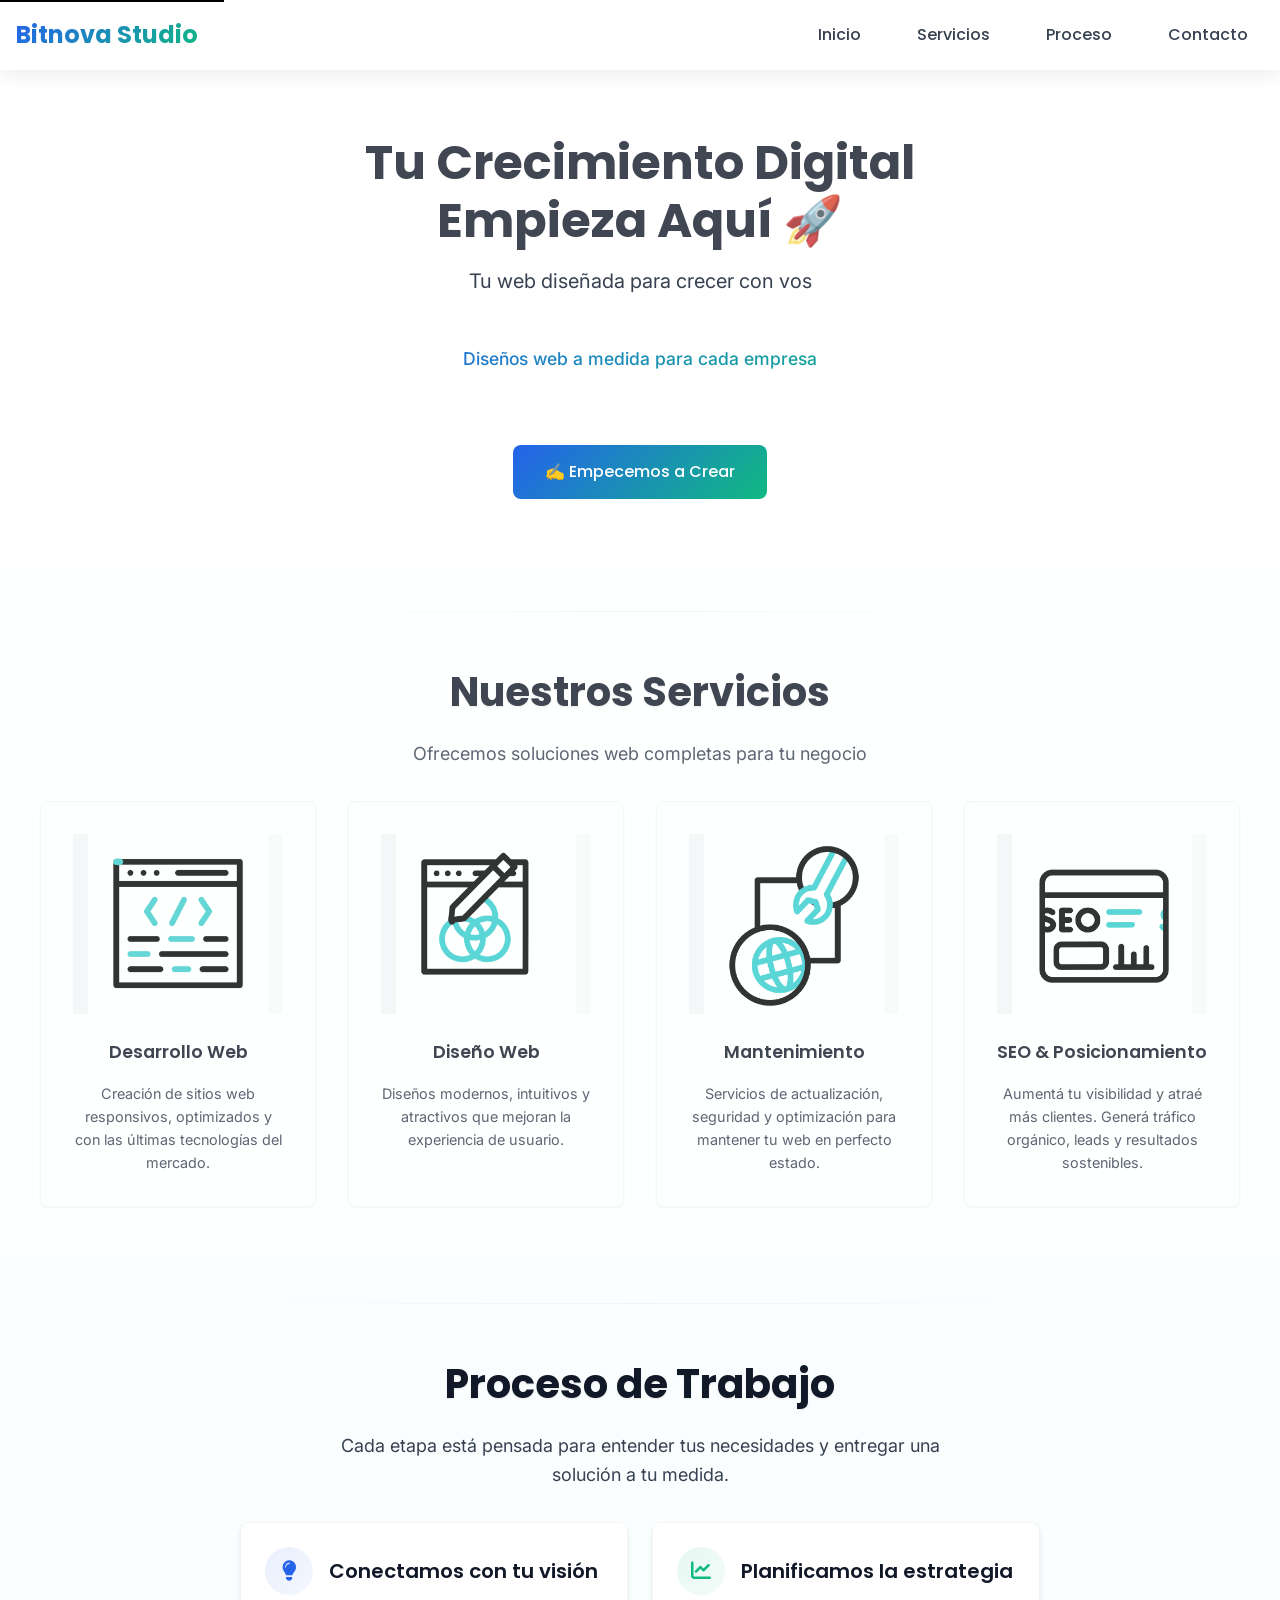
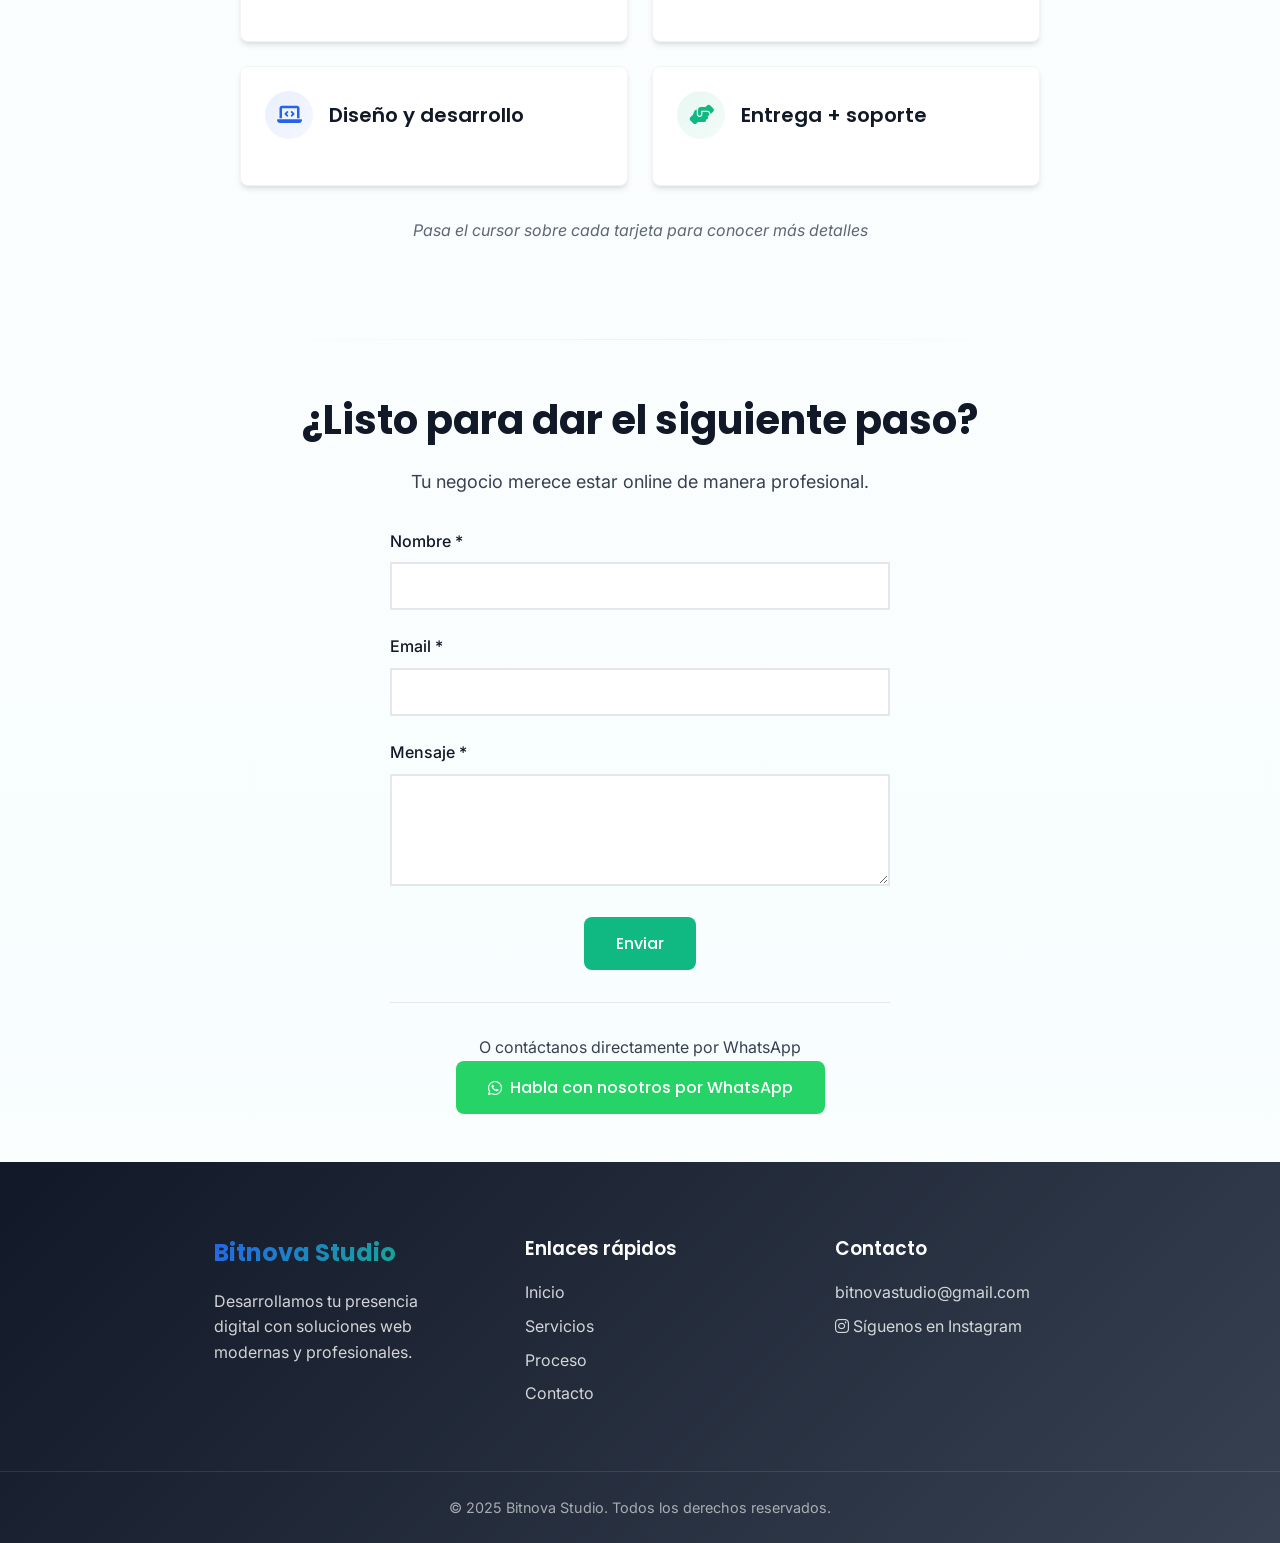
==== commit f73e6ea8: "Moviendo archivos a la raiz del repositorio" ====
--- a/index.html
+++ b/index.html
@@ -1,326 +1,324 @@
-<!DOCTYPE html>
-<html lang="es">
-<head>
-    <meta charset="UTF-8">
-    <meta name="viewport" content="width=device-width, initial-scale=1.0">
-    <meta name="description" content="Bitnova Studio - Desarrollamos y diseñamos páginas web modernas, profesionales y a medida.">
-    <meta name="keywords" content="desarrollo web, diseño web, páginas web, mantenimiento web">
-    <title>Bitnova Studio - Desarrollo Web Profesional</title>
-    <link rel="icon" type="image/png" sizes="32x32" href="assets/icons/faviconbs.png">
-    <link rel="icon" type="image/png" sizes="16x16" href="assets/icons/faviconbs.png">
-    <link rel="apple-touch-icon" sizes="180x180" href="assets/icons/faviconbs.png">
-    <link rel="manifest" href="assets/site.webmanifest">
-    <link rel="stylesheet" href="https://cdnjs.cloudflare.com/ajax/libs/font-awesome/6.4.0/css/all.min.css">
-    <link href="https://fonts.googleapis.com/css2?family=Inter:wght@300;400;500;600;700&family=Poppins:wght@400;500;600;700&display=swap" rel="stylesheet">
-    <link rel="stylesheet" href="styles.css">
-    <style>
-        /* CSS CRÍTICO - Optimizado para carga inicial */
-        :root {
-            --primary-blue: #2563EB;
-            --primary-green: #10B981;
-            --accent-orange: #FF6B35;
-            --white: #FFFFFF;
-            --gray-50: #F9FAFB;
-            --gray-100: #F3F4F6;
-            --gray-200: #E5E7EB;
-            --gray-700: #374151;
-            --gray-900: #111827;
-            --black: #000000;
-            --light-blue: #E8F8FC;
-            --font-heading: 'Poppins', sans-serif;
-            --font-body: 'Inter', sans-serif;
-        }
-
-        *, *::before, *::after {
-            box-sizing: border-box;
-            margin: 0;
-            padding: 0;
-        }
-
-        html {
-            scroll-behavior: smooth;
-        }
-
-        body {
-            font-family: var(--font-body);
-            color: var(--gray-700);
-            line-height: 1.6;
-            overflow-x: hidden;
-            background: linear-gradient(to bottom, 
-                rgba(255, 255, 255, 1) 0%, 
-                rgba(232, 248, 252, 0.3) 15%,
-                rgba(232, 248, 252, 0.2) 50%,
-                rgba(232, 248, 252, 0.3) 85%,
-                rgba(255, 255, 255, 1) 100%);
-        }
-
-        .skip-link {
-            position: absolute;
-            top: -40px;
-            left: 0;
-            background: #000;
-            color: #fff;
-            padding: 8px;
-            z-index: 1001;
-            transition: top 0.3s;
-        }
-
-        .skip-link:focus {
-            top: 0;
-        }
-
-        .header {
-            background: rgba(255, 255, 255, 0.98);
-            backdrop-filter: blur(10px);
-            box-shadow: 0 4px 20px rgba(0, 0, 0, 0.08);
-            position: fixed;
-            width: 100%;
-            top: 0;
-            z-index: 1000;
-            transition: all 0.3s cubic-bezier(0.4, 0, 0.2, 1);
-        }
-
-        .header .container {
-            display: flex;
-            justify-content: space-between;
-            align-items: center;
-            padding: 1rem;
-        }
-
-        .logo {
-            font-family: var(--font-heading);
-            font-weight: 700;
-            font-size: 1.5rem;
-            background: linear-gradient(135deg, var(--primary-blue), var(--primary-green));
-            -webkit-background-clip: text;
-            -webkit-text-fill-color: transparent;
-            background-clip: text;
-        }
-
-        .hero {
-            padding: calc(70px + 4rem) 0 4rem;
-            text-align: center;
-            position: relative;
-            overflow: hidden;
-        }
-    </style>
-</head>
-<body>
-    <a href="#main-content" class="skip-link">Saltar al contenido principal</a>
-
-    <header class="header" role="banner">
-        <div class="container">
-            <a href="#" class="logo" aria-label="Bitnova Studio - Inicio">Bitnova Studio</a>
-            <nav class="nav" role="navigation" aria-label="Navegación principal">
-                <ul>
-                    <li><a href="#inicio">Inicio</a></li>
-                    <li><a href="#servicios">Servicios</a></li>
-                    <li><a href="#proceso">Proceso</a></li>
-                    <li><a href="#contacto">Contacto</a></li>
-                </ul>
-            </nav>
-        </div>
-    </header>
-
-    <main id="main-content" role="main">
-        <section id="inicio" class="hero" aria-labelledby="hero-heading">
-            <div class="container">
-                <div class="hero-content">
-                    <h1 id="hero-heading">Desarrollamos tu Presencia Digital</h1>
-                    <p class="subtitle">No solo diseñamos páginas web<br>Creamos soluciones digitales que hacen crecer tu negocio.</p>
-                    <a href="https://wa.me/5493434053185" class="btn btn-primary">
-                        👉 Impulsa tu negocio hoy
-                    </a>
-                    
-                    <div class="carousel-container">
-                        <div class="carousel">
-                            <div class="carousel-item">
-                                <img src="assets/Concepto HTML01.jpg" alt="Diseño web moderno" loading="lazy">
-                            </div>
-                            <div class="carousel-item">
-                                <img src="assets/editando paginas01.jpg" alt="Desarrollo web profesional" loading="lazy">
-                            </div>
-                        </div>
-                    </div>
-                </div>
-            </div>
-        </section>
-
-        <section id="servicios" class="services" aria-labelledby="services-heading">
-            <div class="container">
-                <h2 id="services-heading" class="section-title">Nuestros Servicios</h2>
-                <p class="section-description">Ofrecemos soluciones web completas para tu negocio</p>
-                
-                <div class="services-grid">
-                    <article class="service-card fade-in">
-                        <div class="service-image">
-                            <img src="assets/programacionweb.gif" alt="Animación de desarrollo web" loading="lazy">
-                        </div>
-                        <h3>Desarrollo Web</h3>
-                        <p>Creación de sitios web responsivos, optimizados y con las últimas tecnologías del mercado.</p>
-                    </article>
-                    
-                    <article class="service-card fade-in">
-                        <div class="service-image">
-                            <img src="assets/diseñoweb.gif" alt="Animación de diseño web" loading="lazy">
-                        </div>
-                        <h3>Diseño Web</h3>
-                        <p>Diseños modernos, intuitivos y atractivos que mejoran la experiencia de usuario.</p>
-                    </article>
-                    
-                    <article class="service-card fade-in">
-                        <div class="service-image">
-                            <img src="assets/mantenimiento.gif" alt="Animación de mantenimiento web" loading="lazy">
-                        </div>
-                        <h3>Mantenimiento</h3>
-                        <p>Servicios de actualización, seguridad y optimización para mantener tu web en perfecto estado.</p>
-                    </article>
-                </div>
-            </div>
-        </section>
-
-        <section id="proceso" class="process" aria-labelledby="process-heading">
-            <div class="container">
-                <h2 id="process-heading" class="section-title">Proceso de Trabajo</h2>
-                <p class="section-description">Cada etapa está pensada para entender tus necesidades y entregar una solución a tu medida.</p>
-                
-                <div class="process-grid">
-                    <article class="process-card fade-in">
-                        <div class="card-header">
-                            <div class="card-icon blue"><i class="fas fa-lightbulb fa-lg"></i></div>
-                            <h3 class="card-title">Conectamos con tu visión</h3>
-                        </div>
-                        <div class="card-content">
-                            <div class="process-divider"></div>
-                            <p class="card-description">Descubrimos lo que hace único a tu negocio, entendemos tus objetivos y analizamos tu mercado para diseñar una estrategia digital sólida.</p>
-                        </div>
-                    </article>
-
-                    <article class="process-card fade-in">
-                        <div class="card-header">
-                            <div class="card-icon green"><i class="fas fa-chart-line fa-lg"></i></div>
-                            <h3 class="card-title">Planificamos la estrategia</h3>
-                        </div>
-                        <div class="card-content">
-                            <div class="process-divider"></div>
-                            <p class="card-description">Creamos un plan digital personalizado que combina diseño, usabilidad y comunicación, enfocado en atraer clientes y generar confianza.</p>
-                        </div>
-                    </article>
-
-                    <article class="process-card fade-in">
-                        <div class="card-header">
-                            <div class="card-icon blue"><i class="fas fa-laptop-code fa-lg"></i></div>
-                            <h3 class="card-title">Diseño y desarrollo</h3>
-                        </div>
-                        <div class="card-content">
-                            <div class="process-divider"></div>
-                            <p class="card-description">Diseñamos un sitio moderno y funcional, optimizado para velocidad, seguridad y experiencia de usuario, usando buenas prácticas de desarrollo.</p>
-                        </div>
-                    </article>
-
-                    <article class="process-card fade-in">
-                        <div class="card-header">
-                            <div class="card-icon green"><i class="fas fa-hands-helping fa-lg"></i></div>
-                            <h3 class="card-title">Entrega + soporte</h3>
-                        </div>
-                        <div class="card-content">
-                            <div class="process-divider"></div>
-                            <p class="card-description">Publicamos tu web y te acompañamos con mantenimiento, actualizaciones y mejoras para que tu presencia digital siga creciendo.</p>
-                        </div>
-                    </article>
-                </div>
-                
-                <p class="process-hint">Pasa el cursor sobre cada tarjeta para conocer más detalles</p>
-            </div>
-        </section>
-
-        <section id="contacto" class="contact" aria-labelledby="contact-heading">
-    <div class="container">
-        <h2 id="contact-heading">¿Listo para dar el siguiente paso?</h2>
-        <p class="section-description">Tu negocio merece estar online de manera profesional.</p>
-        
-        <form class="contact-form" aria-labelledby="contact-heading" id="contactForm" action="https://formspree.io/f/xgvleqor" method="POST">
-            <div class="form-group">
-                <label for="name">Nombre *</label>
-                <input type="text" id="name" name="name" required aria-required="true">
-            </div>
-            
-            <div class="form-group">
-                <label for="email">Email *</label>
-                <input type="email" id="email" name="email" required aria-required="true">
-            </div>
-            
-            <div class="form-group">
-                <label for="message">Mensaje *</label>
-                <textarea id="message" name="message" rows="5" required aria-required="true"></textarea>
-            </div>
-            
-            <div class="form-submit-container">
-                <button type="submit" class="btn btn-secondary">Enviar</button>
-            </div>
-        </form>
-        
-        <div class="whatsapp-contact">
-            <p>O contáctanos directamente por WhatsApp</p>
-            <a href="https://wa.me/5493434053185" class="btn btn-whatsapp">
-                <i class="fab fa-whatsapp" style="margin-right: 0.5rem;"></i>Habla con nosotros por WhatsApp
-            </a>
-        </div>
-    </div>
-</section>
-    </main>
-
-    <footer class="footer" role="contentinfo">
-        <div class="container">
-            <div class="footer-content">
-                <div class="footer-info">
-                    <a href="#" class="logo">Bitnova Studio</a>
-                    <p>Desarrollamos tu presencia digital con soluciones web modernas y profesionales.</p>
-                </div>
-                
-                <div class="footer-links">
-                    <h3>Enlaces rápidos</h3>
-                    <ul>
-                        <li><a href="#inicio">Inicio</a></li>
-                        <li><a href="#servicios">Servicios</a></li>
-                        <li><a href="#proceso">Proceso</a></li>
-                        <li><a href="#contacto">Contacto</a></li>
-                    </ul>
-                </div>
-                
-                <div class="footer-contact">
-                    <h3>Contacto</h3>
-                    <p>
-                        <a href="mailto:bitnovastudio@gmail.com">
-                            bitnovastudio@gmail.com
-                        </a>
-                    </p>
-                    <p class="social-link">
-                        <a href="https://www.instagram.com/bitnovastudio/" target="_blank" rel="noopener noreferrer" aria-label="Síguenos en Instagram">
-                            <i class="fab fa-instagram"></i> Síguenos en Instagram
-                        </a>
-                    </p>
-                </div>
-            </div>
-            <div class="footer-bottom">
-                <p>© 2025 Bitnova Studio. Todos los derechos reservados.</p>
-            </div>
-        </div>
-    </footer>
-    
-    <div class="modal-overlay" id="successModal" aria-hidden="true" aria-labelledby="modalTitle" role="dialog">
-        <div class="modal">
-            <div class="modal-content">
-                <div class="modal-icon">
-                    <i class="fas fa-check-circle"></i>
-                </div>
-                <h3 class="modal-title" id="modalTitle">¡Mensaje Enviado con Éxito!</h3>
-                <p class="modal-message">Hemos recibido tu mensaje correctamente. Nos pondremos en contacto contigo a la brevedad.</p>
-                <button class="modal-close" id="closeModal">Aceptar</button>
-            </div>
-        </div>
-    </div>
-
-     <script src="script.js"></script>
-</body>
+<!DOCTYPE html>
+<html lang="es">
+<head>
+    <meta charset="UTF-8">
+    <meta name="viewport" content="width=device-width, initial-scale=1.0">
+    <meta name="description" content="Bitnova Studio - Desarrollamos y diseñamos páginas web modernas, profesionales y a medida.">
+    <meta name="keywords" content="desarrollo web, diseño web, páginas web, mantenimiento web">
+    <meta name="author" content="Bitnova Studio">
+    <meta name="robots" content="index, follow">
+    <meta property="og:title" content="Bitnova Studio - Desarrollo Web Profesional">
+    <meta property="og:description" content="Desarrollamos y diseñamos páginas web modernas, profesionales y a medida.">
+    <meta property="og:type" content="website">
+    <meta property="og:url" content="https://www.bitnovastudio.com">
+    <meta property="og:image" content="https://www.bitnovastudio.com/assets/images/og-image.jpg">
+    <meta name="twitter:card" content="summary_large_image">
+    <meta name="twitter:title" content="Bitnova Studio - Desarrollo Web Profesional">
+    <meta name="twitter:description" content="Desarrollamos y diseñamos páginas web modernas, profesionales y a medida.">
+    <meta name="twitter:image" content="https://www.bitnovastudio.com/assets/images/twitter-image.jpg">
+    
+    <title>Bitnova Studio - Desarrollo Web Profesional</title>
+    <link rel="icon" type="image/png" sizes="32x32" href="assets/icons/faviconbs.png">
+    <link rel="icon" type="image/png" sizes="16x16" href="assets/icons/faviconbs.png">
+    <link rel="apple-touch-icon" sizes="180x180" href="assets/icons/faviconbs.png">
+    <link rel="manifest" href="assets/site.webmanifest">
+    <link rel="stylesheet" href="https://cdnjs.cloudflare.com/ajax/libs/font-awesome/6.4.0/css/all.min.css">
+    <link href="https://fonts.googleapis.com/css2?family=Inter:wght@300;400;500;600;700&family=Poppins:wght@400;500;600;700&display=swap" rel="stylesheet">
+    <link rel="stylesheet" href="assets/css/base/variables.css">
+    <link rel="stylesheet" href="assets/css/style.css">
+
+    
+    <!-- Google tag (gtag.js) -->
+    <script async src="https://www.googletagmanager.com/gtag/js?id=G-XXXXXXXXXX"></script>
+    <script>
+        window.dataLayer = window.dataLayer || [];
+        function gtag(){dataLayer.push(arguments);}
+        gtag('js', new Date());
+        gtag('config', 'G-XXXXXXXXXX');
+    </script>
+    
+    <style>
+        /* CSS CRÍTICO - Optimizado para carga inicial */
+        :root {
+            --primary-blue: #2563EB;
+            --primary-green: #10B981;
+            --accent-orange: #FF6B35;
+            --white: #FFFFFF;
+            --gray-50: #F9FAFB;
+            --gray-100: #F3F4F6;
+            --gray-200: #E5E7EB;
+            --gray-700: #374151;
+            --gray-900: #111827;
+            --black: #000000;
+            --light-blue: #E8F8FC;
+            --font-heading: 'Poppins', sans-serif;
+            --font-body: 'Inter', sans-serif;
+        }
+
+        *, *::before, *::after {
+            box-sizing: border-box;
+            margin: 0;
+            padding: 0;
+        }
+
+        html {
+            scroll-behavior: smooth;
+        }
+
+        body {
+            font-family: var(--font-body);
+            color: var(--gray-700);
+            line-height: 1.6;
+            overflow-x: hidden;
+            background: linear-gradient(to bottom, 
+                rgba(255, 255, 255, 1) 0%, 
+                rgba(232, 248, 252, 0.3) 15%,
+                rgba(232, 248, 252, 0.2) 50%,
+                rgba(232, 248, 252, 0.3) 85%,
+                rgba(255, 255, 255, 1) 100%);
+        }
+
+        .skip-link {
+            position: absolute;
+            top: -40px;
+            left: 0;
+            background: #000;
+            color: #fff;
+            padding: 8px;
+            z-index: 1001;
+            transition: top 0.3s;
+        }
+
+        .skip-link:focus {
+            top: 0;
+        }
+    </style>
+</head>
+<body>
+    <a href="#main-content" class="skip-link">Saltar al contenido principal</a>
+
+    <header class="header" role="banner">
+        <div class="container">
+            <a href="#" class="logo" aria-label="Bitnova Studio - Inicio">Bitnova Studio</a>
+            <nav class="nav" role="navigation" aria-label="Navegación principal">
+                <ul>
+                    <li><a href="#inicio">Inicio</a></li>
+                    <li><a href="#servicios">Servicios</a></li>
+                    <li><a href="#proceso">Proceso</a></li>
+                    <li><a href="#contacto">Contacto</a></li>
+                </ul>
+            </nav>
+        </div>
+    </header>
+
+   <main id="main-content" role="main">
+    <section id="inicio" class="hero" aria-labelledby="hero-heading">
+        <div class="container">
+            <div class="hero-content">
+                <h1 id="hero-heading">
+                    <span class="main-line">Tu Crecimiento Digital<br>Empieza Aquí 🚀</span> 
+                </h1>
+                <p class="subtitle">
+                    Tu web diseñada para crecer con vos
+                </p>
+
+                <div class="text-slider" aria-live="polite">
+                    <div class="slider-text active">Diseños web a medida para cada empresa</div>
+                    <div class="slider-text">Navegación intuitiva y accesible para todos</div>
+                    <div class="slider-text">Adaptabilidad total a dispositivos móviles</div>
+                </div>
+
+                <a href="https://wa.me/5493434053185" class="btn btn-primary" aria-label="Contáctanos por WhatsApp para impulsar tu negocio">
+                   ✍️ Empecemos a Crear
+                </a>
+            </div>
+        </div>
+    </section>
+</main>
+
+       <section id="servicios" class="services" aria-labelledby="services-heading">
+    <div class="container">
+        <h2 id="services-heading" class="section-title">Nuestros Servicios</h2>
+        <p class="section-description">Ofrecemos soluciones web completas para tu negocio</p>
+        
+        <div class="services-grid">
+            <article class="service-card fade-in">
+                <div class="service-image">
+                    <img src="assets/images/programacionweb.gif" alt="Animación de desarrollo web" loading="lazy">
+                </div>
+                <h3>Desarrollo Web</h3>
+                <p>Creación de sitios web responsivos, optimizados y con las últimas tecnologías del mercado.</p>
+            </article>
+            
+            <article class="service-card fade-in">
+                <div class="service-image">
+                    <img src="assets/images/diseñoweb.gif" alt="Animación de diseño web" loading="lazy">
+                </div>
+                <h3>Diseño Web</h3>
+                <p>Diseños modernos, intuitivos y atractivos que mejoran la experiencia de usuario.</p>
+            </article>
+            
+            <article class="service-card fade-in">
+                <div class="service-image">
+                    <img src="assets/images/mantenimiento.gif" alt="Animación de mantenimiento web" loading="lazy">
+                </div>
+                <h3>Mantenimiento</h3>
+                <p>Servicios de actualización, seguridad y optimización para mantener tu web en perfecto estado.</p>
+            </article>
+            
+            <article class="service-card fade-in">
+                <div class="service-image">
+                    <img src="assets/images/seo.gif" alt="Animación de SEO y posicionamiento" loading="lazy">
+                </div>
+                <h3>SEO & Posicionamiento</h3>
+                <p>Aumentá tu visibilidad y atraé más clientes. Generá tráfico orgánico, leads y resultados sostenibles.</p>
+            </article>
+        </div>
+    </div>
+</section>
+
+        <section id="proceso" class="process" aria-labelledby="process-heading">
+            <div class="container">
+                <h2 id="process-heading" class="section-title">Proceso de Trabajo</h2>
+                <p class="section-description">Cada etapa está pensada para entender tus necesidades y entregar una solución a tu medida.</p>
+                
+                <div class="process-grid">
+                    <article class="process-card fade-in">
+                        <div class="card-header">
+                            <div class="card-icon blue"><i class="fas fa-lightbulb fa-lg"></i></div>
+                            <h3 class="card-title">Conectamos con tu visión</h3>
+                        </div>
+                        <div class="card-content">
+                            <div class="process-divider"></div>
+                            <p class="card-description">Descubrimos lo que hace único a tu negocio, entendemos tus objetivos y analizamos tu mercado para diseñar una estrategia digital sólida.</p>
+                        </div>
+                    </article>
+
+                    <article class="process-card fade-in">
+                        <div class="card-header">
+                            <div class="card-icon green"><i class="fas fa-chart-line fa-lg"></i></div>
+                            <h3 class="card-title">Planificamos la estrategia</h3>
+                        </div>
+                        <div class="card-content">
+                            <div class="process-divider"></div>
+                            <p class="card-description">Creamos un plan digital personalizado que combina diseño, usabilidad y comunicación, enfocado en atraer clientes y generar confianza.</p>
+                        </div>
+                    </article>
+
+                    <article class="process-card fade-in">
+                        <div class="card-header">
+                            <div class="card-icon blue"><i class="fas fa-laptop-code fa-lg"></i></div>
+                            <h3 class="card-title">Diseño y desarrollo</h3>
+                        </div>
+                        <div class="card-content">
+                            <div class="process-divider"></div>
+                            <p class="card-description">Diseñamos un sitio moderno y funcional, optimizado para velocidad, seguridad y experiencia de usuario, usando buenas prácticas de desarrollo.</p>
+                        </div>
+                    </article>
+
+                    <article class="process-card fade-in">
+                        <div class="card-header">
+                            <div class="card-icon green"><i class="fas fa-hands-helping fa-lg"></i></div>
+                            <h3 class="card-title">Entrega + soporte</h3>
+                        </div>
+                        <div class="card-content">
+                            <div class="process-divider"></div>
+                            <p class="card-description">Publicamos tu web y te acompañamos con mantenimiento, actualizaciones y mejoras para que tu presencia digital siga creciendo.</p>
+                        </div>
+                    </article>
+                </div>
+                
+                <p class="process-hint">Pasa el cursor sobre cada tarjeta para conocer más detalles</p>
+            </div>
+        </section>
+
+        <section id="contacto" class="contact" aria-labelledby="contact-heading">
+            <div class="container">
+                <h2 id="contact-heading">¿Listo para dar el siguiente paso?</h2>
+                <p class="section-description">Tu negocio merece estar online de manera profesional.</p>
+                
+                <form class="contact-form" aria-labelledby="contact-heading" id="contactForm" action="https://formspree.io/f/xgvleqor" method="POST">
+                    <div class="form-group">
+                        <label for="name">Nombre *</label>
+                        <input type="text" id="name" name="name" required aria-required="true">
+                    </div>
+                    
+                    <div class="form-group">
+                        <label for="email">Email *</label>
+                        <input type="email" id="email" name="email" required aria-required="true">
+                    </div>
+                    
+                    <div class="form-group">
+                        <label for="message">Mensaje *</label>
+                        <textarea id="message" name="message" rows="5" required aria-required="true"></textarea>
+                    </div>
+                    
+                    <div class="form-submit-container">
+                        <button type="submit" class="btn btn-secondary">Enviar</button>
+                    </div>
+                </form>
+                
+                <div class="whatsapp-contact">
+                    <p>O contáctanos directamente por WhatsApp</p>
+                    <a href="https://wa.me/5493434053185" class="btn btn-whatsapp">
+                        <i class="fab fa-whatsapp" style="margin-right: 0.5rem;"></i>Habla con nosotros por WhatsApp
+                    </a>
+                </div>
+            </div>
+        </section>
+    </main>
+
+    <footer class="footer" role="contentinfo">
+        <div class="container">
+            <div class="footer-content">
+                <div class="footer-info">
+                    <a href="#" class="logo">Bitnova Studio</a>
+                    <p>Desarrollamos tu presencia digital con soluciones web modernas y profesionales.</p>
+                </div>
+                
+                <div class="footer-links">
+                    <h3>Enlaces rápidos</h3>
+                    <ul>
+                        <li><a href="#inicio">Inicio</a></li>
+                        <li><a href="#servicios">Servicios</a></li>
+                        <li><a href="#proceso">Proceso</a></li>
+                        <li><a href="#contacto">Contacto</a></li>
+                    </ul>
+                </div>
+                
+                <div class="footer-contact">
+                    <h3>Contacto</h3>
+                    <p>
+                        <a href="mailto:bitnovastudio@gmail.com">
+                            bitnovastudio@gmail.com
+                        </a>
+                    </p>
+                    <p class="social-link">
+                        <a href="https://www.instagram.com/bitnovastudio/" target="_blank" rel="noopener noreferrer" aria-label="Síguenos en Instagram">
+                            <i class="fab fa-instagram"></i> Síguenos en Instagram
+                        </a>
+                    </p>
+                </div>
+            </div>
+            <div class="footer-bottom">
+                <p>© 2025 Bitnova Studio. Todos los derechos reservados.</p>
+            </div>
+        </div>
+    </footer>
+    
+    <div class="modal-overlay" id="successModal" aria-hidden="true" aria-labelledby="modalTitle" role="dialog">
+        <div class="modal">
+            <div class="modal-content">
+                <div class="modal-icon">
+                    <i class="fas fa-check-circle"></i>
+                </div>
+                <h3 class="modal-title" id="modalTitle">¡Mensaje Enviado con Éxito!</h3>
+                <p class="modal-message">Hemos recibido tu mensaje correctamente. Nos pondremos en contacto contigo a la brevedad.</p>
+                <button class="modal-close" id="closeModal">Aceptar</button>
+            </div>
+        </div>
+    </div>
+
+    <script type="module" src="assets/js/main.js"></script>
+</body>
 </html>
--- a/assets/css/base/variables.css
+++ b/assets/css/base/variables.css
@@ -0,0 +1,48 @@
+:root {
+    /* Colores principales */
+    --primary-blue: #2563EB;
+    --primary-green: #10B981;
+    --accent-orange: #FF6B35;
+    --white: #FFFFFF;
+    --gray-50: #F9FAFB;
+    --gray-100: #F3F4F6;
+    --gray-200: #E5E7EB;
+    --gray-700: #374151;
+    --gray-900: #111827;
+    --black: #000000;
+    --light-blue: #E8F8FC;
+    
+    /* Fuentes */
+    --font-heading: 'Poppins', sans-serif;
+    --font-body: 'Inter', sans-serif;
+    
+    /* Espaciado */
+    --spacing-xs: 0.5rem;
+    --spacing-sm: 1rem;
+    --spacing-md: 1.5rem;
+    --spacing-lg: 2rem;
+    --spacing-xl: 3rem;
+    --spacing-2xl: 4rem;
+    
+    /* Border radius */
+    --border-radius: 8px;
+    --border-radius-lg: 12px;
+    --border-radius-full: 50%;
+    
+    /* Sombras */
+    --shadow-sm: 0 1px 2px 0 rgba(0, 0, 0, 0.05);
+    --shadow-3d: 0 4px 6px -1px rgba(0, 0, 0, 0.1), 0 2px 4px -1px rgba(0, 0, 0, 0.06);
+    --shadow-lg: 0 10px 15px -3px rgba(0, 0, 0, 0.1), 0 4px 6px -2px rgba(0, 0, 0, 0.05);
+    --shadow-xl: 0 20px 25px -5px rgba(0, 0, 0, 0.1), 0 10px 10px -5px rgba(0, 0, 0, 0.04);
+    
+    /* Alturas específicas para tarjetas de proceso */
+    --process-card-height: 120px;
+    --process-card-expanded-height: 280px;
+    --process-card-mobile-expanded-height: 240px;
+    
+    /* Transiciones */
+    --transition-fast: 0.15s ease;
+    --transition-normal: 0.3s ease;
+    --transition-slow: 0.5s ease;
+    --transition-bounce: 0.5s cubic-bezier(0.175, 0.885, 0.32, 1.275);
+}
--- a/assets/css/style.css
+++ b/assets/css/style.css
@@ -0,0 +1,10 @@
+@import 'base/base.css';
+@import 'components/_header.css';
+@import 'components/_hero.css';
+@import 'components/_services.css';
+@import 'components/_process.css';
+@import 'components/_contact.css';
+@import 'components/_footer.css';
+@import 'components/_modal.css';
+@import 'components/_animations.css';
+@import './components/code-rain.css';
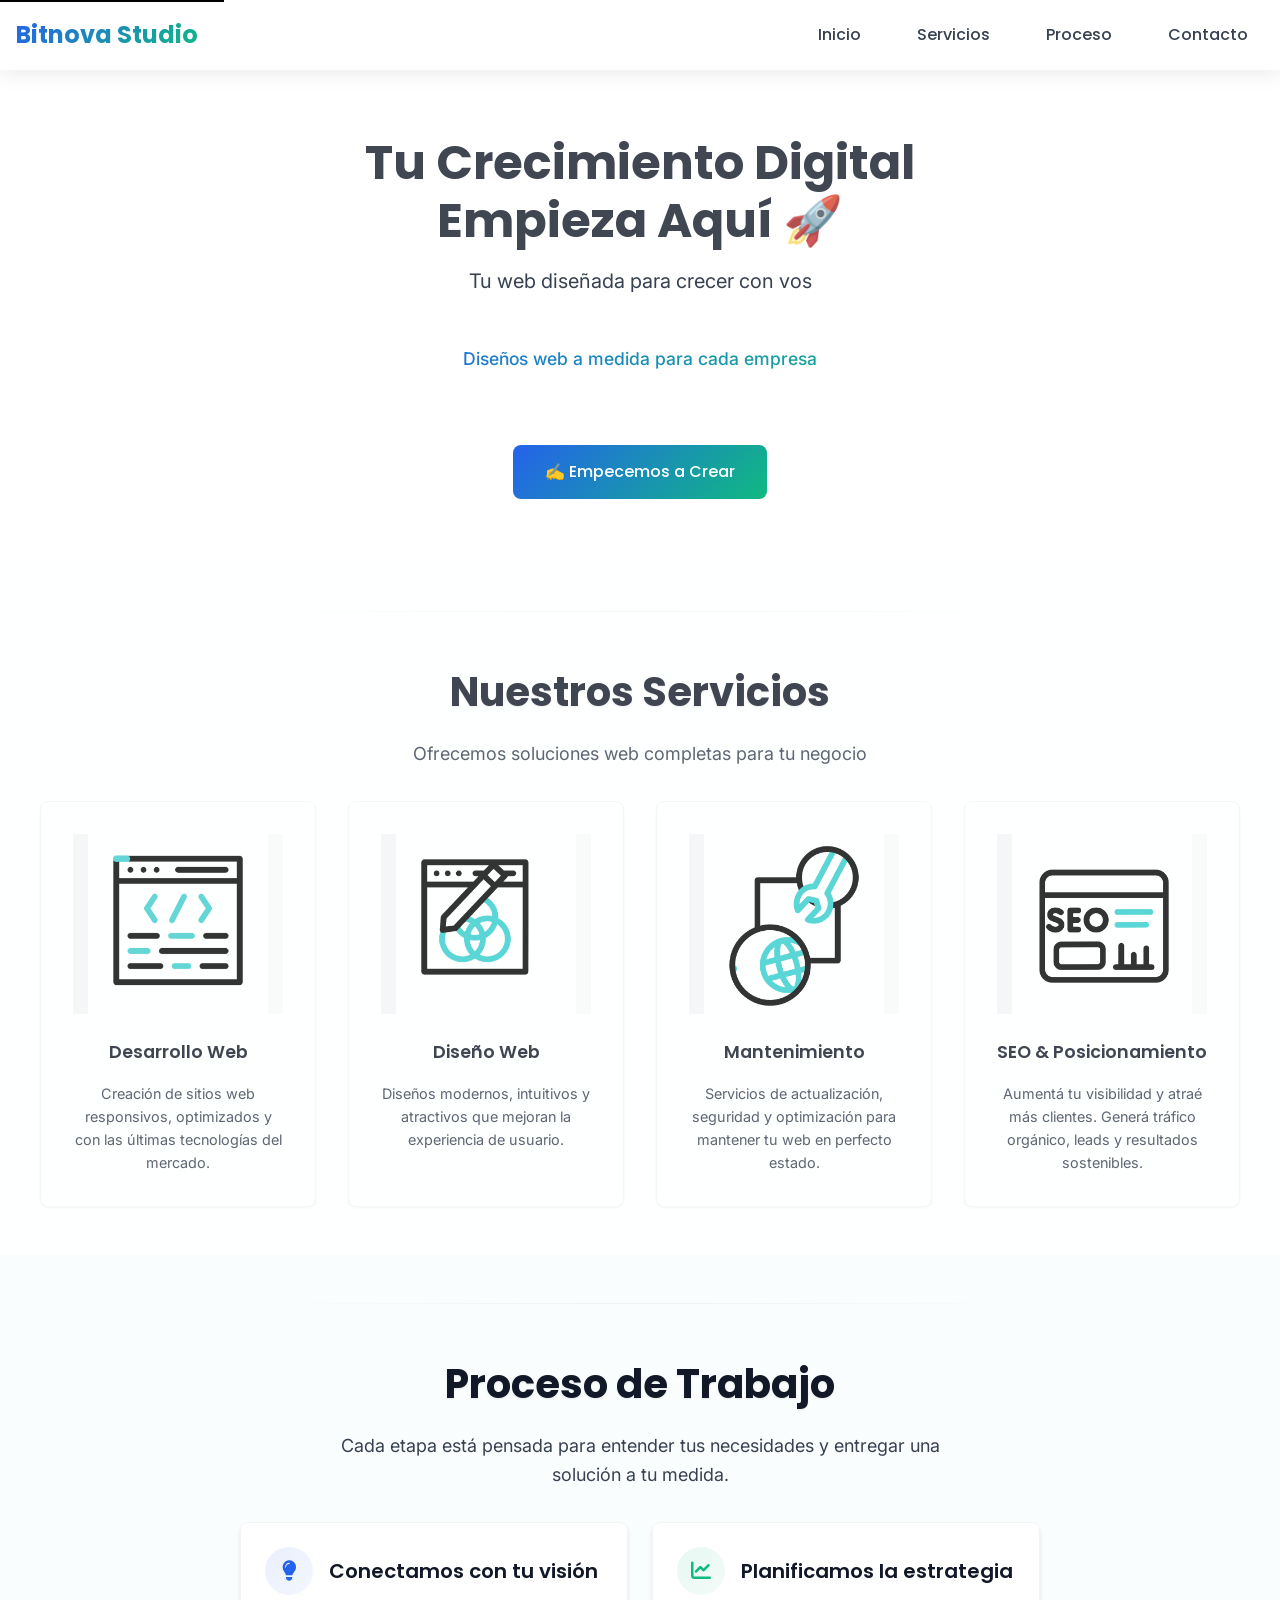
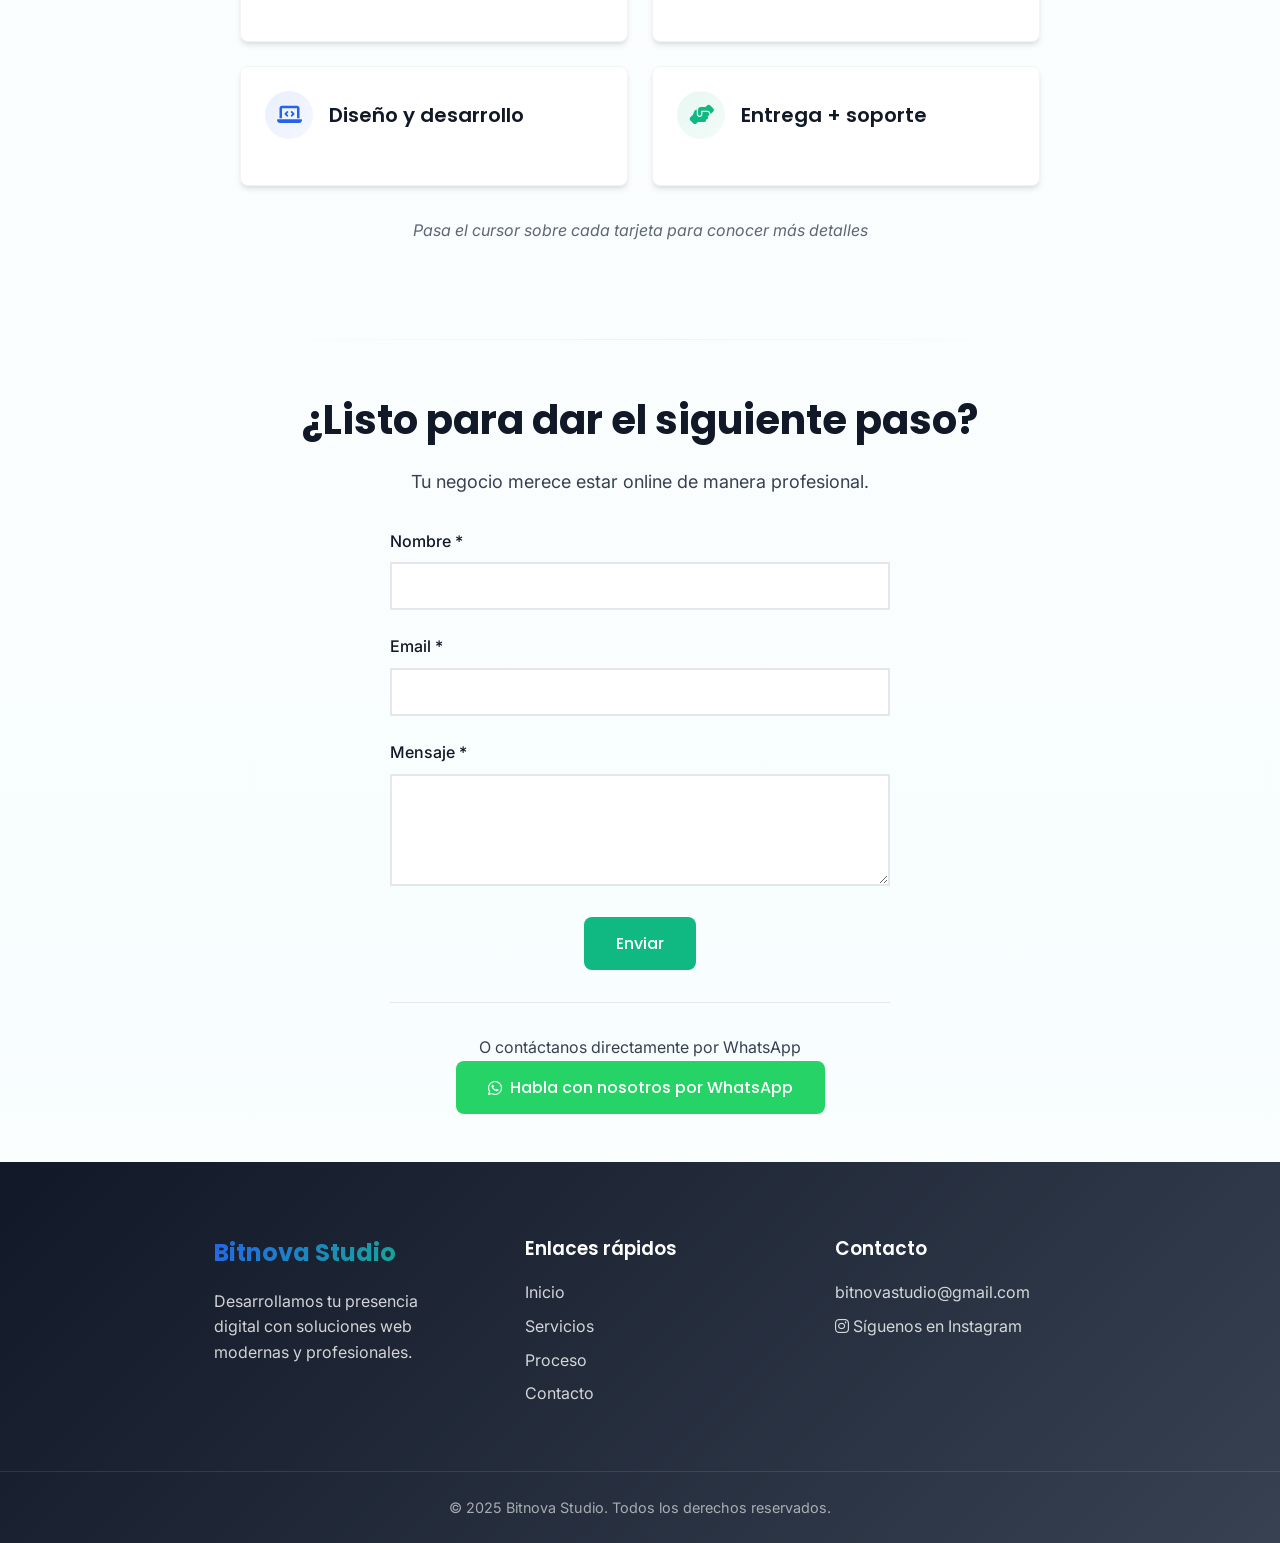
==== commit 68096274: "Add files via upload" ====
--- a/index.html
+++ b/index.html
@@ -1,324 +1,324 @@
-<!DOCTYPE html>
-<html lang="es">
-<head>
-    <meta charset="UTF-8">
-    <meta name="viewport" content="width=device-width, initial-scale=1.0">
-    <meta name="description" content="Bitnova Studio - Desarrollamos y diseñamos páginas web modernas, profesionales y a medida.">
-    <meta name="keywords" content="desarrollo web, diseño web, páginas web, mantenimiento web">
-    <meta name="author" content="Bitnova Studio">
-    <meta name="robots" content="index, follow">
-    <meta property="og:title" content="Bitnova Studio - Desarrollo Web Profesional">
-    <meta property="og:description" content="Desarrollamos y diseñamos páginas web modernas, profesionales y a medida.">
-    <meta property="og:type" content="website">
-    <meta property="og:url" content="https://www.bitnovastudio.com">
-    <meta property="og:image" content="https://www.bitnovastudio.com/assets/images/og-image.jpg">
-    <meta name="twitter:card" content="summary_large_image">
-    <meta name="twitter:title" content="Bitnova Studio - Desarrollo Web Profesional">
-    <meta name="twitter:description" content="Desarrollamos y diseñamos páginas web modernas, profesionales y a medida.">
-    <meta name="twitter:image" content="https://www.bitnovastudio.com/assets/images/twitter-image.jpg">
-    
-    <title>Bitnova Studio - Desarrollo Web Profesional</title>
-    <link rel="icon" type="image/png" sizes="32x32" href="assets/icons/faviconbs.png">
-    <link rel="icon" type="image/png" sizes="16x16" href="assets/icons/faviconbs.png">
-    <link rel="apple-touch-icon" sizes="180x180" href="assets/icons/faviconbs.png">
-    <link rel="manifest" href="assets/site.webmanifest">
-    <link rel="stylesheet" href="https://cdnjs.cloudflare.com/ajax/libs/font-awesome/6.4.0/css/all.min.css">
-    <link href="https://fonts.googleapis.com/css2?family=Inter:wght@300;400;500;600;700&family=Poppins:wght@400;500;600;700&display=swap" rel="stylesheet">
-    <link rel="stylesheet" href="assets/css/base/variables.css">
-    <link rel="stylesheet" href="assets/css/style.css">
-
-    
-    <!-- Google tag (gtag.js) -->
-    <script async src="https://www.googletagmanager.com/gtag/js?id=G-XXXXXXXXXX"></script>
-    <script>
-        window.dataLayer = window.dataLayer || [];
-        function gtag(){dataLayer.push(arguments);}
-        gtag('js', new Date());
-        gtag('config', 'G-XXXXXXXXXX');
-    </script>
-    
-    <style>
-        /* CSS CRÍTICO - Optimizado para carga inicial */
-        :root {
-            --primary-blue: #2563EB;
-            --primary-green: #10B981;
-            --accent-orange: #FF6B35;
-            --white: #FFFFFF;
-            --gray-50: #F9FAFB;
-            --gray-100: #F3F4F6;
-            --gray-200: #E5E7EB;
-            --gray-700: #374151;
-            --gray-900: #111827;
-            --black: #000000;
-            --light-blue: #E8F8FC;
-            --font-heading: 'Poppins', sans-serif;
-            --font-body: 'Inter', sans-serif;
-        }
-
-        *, *::before, *::after {
-            box-sizing: border-box;
-            margin: 0;
-            padding: 0;
-        }
-
-        html {
-            scroll-behavior: smooth;
-        }
-
-        body {
-            font-family: var(--font-body);
-            color: var(--gray-700);
-            line-height: 1.6;
-            overflow-x: hidden;
-            background: linear-gradient(to bottom, 
-                rgba(255, 255, 255, 1) 0%, 
-                rgba(232, 248, 252, 0.3) 15%,
-                rgba(232, 248, 252, 0.2) 50%,
-                rgba(232, 248, 252, 0.3) 85%,
-                rgba(255, 255, 255, 1) 100%);
-        }
-
-        .skip-link {
-            position: absolute;
-            top: -40px;
-            left: 0;
-            background: #000;
-            color: #fff;
-            padding: 8px;
-            z-index: 1001;
-            transition: top 0.3s;
-        }
-
-        .skip-link:focus {
-            top: 0;
-        }
-    </style>
-</head>
-<body>
-    <a href="#main-content" class="skip-link">Saltar al contenido principal</a>
-
-    <header class="header" role="banner">
-        <div class="container">
-            <a href="#" class="logo" aria-label="Bitnova Studio - Inicio">Bitnova Studio</a>
-            <nav class="nav" role="navigation" aria-label="Navegación principal">
-                <ul>
-                    <li><a href="#inicio">Inicio</a></li>
-                    <li><a href="#servicios">Servicios</a></li>
-                    <li><a href="#proceso">Proceso</a></li>
-                    <li><a href="#contacto">Contacto</a></li>
-                </ul>
-            </nav>
-        </div>
-    </header>
-
-   <main id="main-content" role="main">
-    <section id="inicio" class="hero" aria-labelledby="hero-heading">
-        <div class="container">
-            <div class="hero-content">
-                <h1 id="hero-heading">
-                    <span class="main-line">Tu Crecimiento Digital<br>Empieza Aquí 🚀</span> 
-                </h1>
-                <p class="subtitle">
-                    Tu web diseñada para crecer con vos
-                </p>
-
-                <div class="text-slider" aria-live="polite">
-                    <div class="slider-text active">Diseños web a medida para cada empresa</div>
-                    <div class="slider-text">Navegación intuitiva y accesible para todos</div>
-                    <div class="slider-text">Adaptabilidad total a dispositivos móviles</div>
-                </div>
-
-                <a href="https://wa.me/5493434053185" class="btn btn-primary" aria-label="Contáctanos por WhatsApp para impulsar tu negocio">
-                   ✍️ Empecemos a Crear
-                </a>
-            </div>
-        </div>
-    </section>
-</main>
-
-       <section id="servicios" class="services" aria-labelledby="services-heading">
-    <div class="container">
-        <h2 id="services-heading" class="section-title">Nuestros Servicios</h2>
-        <p class="section-description">Ofrecemos soluciones web completas para tu negocio</p>
-        
-        <div class="services-grid">
-            <article class="service-card fade-in">
-                <div class="service-image">
-                    <img src="assets/images/programacionweb.gif" alt="Animación de desarrollo web" loading="lazy">
-                </div>
-                <h3>Desarrollo Web</h3>
-                <p>Creación de sitios web responsivos, optimizados y con las últimas tecnologías del mercado.</p>
-            </article>
-            
-            <article class="service-card fade-in">
-                <div class="service-image">
-                    <img src="assets/images/diseñoweb.gif" alt="Animación de diseño web" loading="lazy">
-                </div>
-                <h3>Diseño Web</h3>
-                <p>Diseños modernos, intuitivos y atractivos que mejoran la experiencia de usuario.</p>
-            </article>
-            
-            <article class="service-card fade-in">
-                <div class="service-image">
-                    <img src="assets/images/mantenimiento.gif" alt="Animación de mantenimiento web" loading="lazy">
-                </div>
-                <h3>Mantenimiento</h3>
-                <p>Servicios de actualización, seguridad y optimización para mantener tu web en perfecto estado.</p>
-            </article>
-            
-            <article class="service-card fade-in">
-                <div class="service-image">
-                    <img src="assets/images/seo.gif" alt="Animación de SEO y posicionamiento" loading="lazy">
-                </div>
-                <h3>SEO & Posicionamiento</h3>
-                <p>Aumentá tu visibilidad y atraé más clientes. Generá tráfico orgánico, leads y resultados sostenibles.</p>
-            </article>
-        </div>
-    </div>
-</section>
-
-        <section id="proceso" class="process" aria-labelledby="process-heading">
-            <div class="container">
-                <h2 id="process-heading" class="section-title">Proceso de Trabajo</h2>
-                <p class="section-description">Cada etapa está pensada para entender tus necesidades y entregar una solución a tu medida.</p>
-                
-                <div class="process-grid">
-                    <article class="process-card fade-in">
-                        <div class="card-header">
-                            <div class="card-icon blue"><i class="fas fa-lightbulb fa-lg"></i></div>
-                            <h3 class="card-title">Conectamos con tu visión</h3>
-                        </div>
-                        <div class="card-content">
-                            <div class="process-divider"></div>
-                            <p class="card-description">Descubrimos lo que hace único a tu negocio, entendemos tus objetivos y analizamos tu mercado para diseñar una estrategia digital sólida.</p>
-                        </div>
-                    </article>
-
-                    <article class="process-card fade-in">
-                        <div class="card-header">
-                            <div class="card-icon green"><i class="fas fa-chart-line fa-lg"></i></div>
-                            <h3 class="card-title">Planificamos la estrategia</h3>
-                        </div>
-                        <div class="card-content">
-                            <div class="process-divider"></div>
-                            <p class="card-description">Creamos un plan digital personalizado que combina diseño, usabilidad y comunicación, enfocado en atraer clientes y generar confianza.</p>
-                        </div>
-                    </article>
-
-                    <article class="process-card fade-in">
-                        <div class="card-header">
-                            <div class="card-icon blue"><i class="fas fa-laptop-code fa-lg"></i></div>
-                            <h3 class="card-title">Diseño y desarrollo</h3>
-                        </div>
-                        <div class="card-content">
-                            <div class="process-divider"></div>
-                            <p class="card-description">Diseñamos un sitio moderno y funcional, optimizado para velocidad, seguridad y experiencia de usuario, usando buenas prácticas de desarrollo.</p>
-                        </div>
-                    </article>
-
-                    <article class="process-card fade-in">
-                        <div class="card-header">
-                            <div class="card-icon green"><i class="fas fa-hands-helping fa-lg"></i></div>
-                            <h3 class="card-title">Entrega + soporte</h3>
-                        </div>
-                        <div class="card-content">
-                            <div class="process-divider"></div>
-                            <p class="card-description">Publicamos tu web y te acompañamos con mantenimiento, actualizaciones y mejoras para que tu presencia digital siga creciendo.</p>
-                        </div>
-                    </article>
-                </div>
-                
-                <p class="process-hint">Pasa el cursor sobre cada tarjeta para conocer más detalles</p>
-            </div>
-        </section>
-
-        <section id="contacto" class="contact" aria-labelledby="contact-heading">
-            <div class="container">
-                <h2 id="contact-heading">¿Listo para dar el siguiente paso?</h2>
-                <p class="section-description">Tu negocio merece estar online de manera profesional.</p>
-                
-                <form class="contact-form" aria-labelledby="contact-heading" id="contactForm" action="https://formspree.io/f/xgvleqor" method="POST">
-                    <div class="form-group">
-                        <label for="name">Nombre *</label>
-                        <input type="text" id="name" name="name" required aria-required="true">
-                    </div>
-                    
-                    <div class="form-group">
-                        <label for="email">Email *</label>
-                        <input type="email" id="email" name="email" required aria-required="true">
-                    </div>
-                    
-                    <div class="form-group">
-                        <label for="message">Mensaje *</label>
-                        <textarea id="message" name="message" rows="5" required aria-required="true"></textarea>
-                    </div>
-                    
-                    <div class="form-submit-container">
-                        <button type="submit" class="btn btn-secondary">Enviar</button>
-                    </div>
-                </form>
-                
-                <div class="whatsapp-contact">
-                    <p>O contáctanos directamente por WhatsApp</p>
-                    <a href="https://wa.me/5493434053185" class="btn btn-whatsapp">
-                        <i class="fab fa-whatsapp" style="margin-right: 0.5rem;"></i>Habla con nosotros por WhatsApp
-                    </a>
-                </div>
-            </div>
-        </section>
-    </main>
-
-    <footer class="footer" role="contentinfo">
-        <div class="container">
-            <div class="footer-content">
-                <div class="footer-info">
-                    <a href="#" class="logo">Bitnova Studio</a>
-                    <p>Desarrollamos tu presencia digital con soluciones web modernas y profesionales.</p>
-                </div>
-                
-                <div class="footer-links">
-                    <h3>Enlaces rápidos</h3>
-                    <ul>
-                        <li><a href="#inicio">Inicio</a></li>
-                        <li><a href="#servicios">Servicios</a></li>
-                        <li><a href="#proceso">Proceso</a></li>
-                        <li><a href="#contacto">Contacto</a></li>
-                    </ul>
-                </div>
-                
-                <div class="footer-contact">
-                    <h3>Contacto</h3>
-                    <p>
-                        <a href="mailto:bitnovastudio@gmail.com">
-                            bitnovastudio@gmail.com
-                        </a>
-                    </p>
-                    <p class="social-link">
-                        <a href="https://www.instagram.com/bitnovastudio/" target="_blank" rel="noopener noreferrer" aria-label="Síguenos en Instagram">
-                            <i class="fab fa-instagram"></i> Síguenos en Instagram
-                        </a>
-                    </p>
-                </div>
-            </div>
-            <div class="footer-bottom">
-                <p>© 2025 Bitnova Studio. Todos los derechos reservados.</p>
-            </div>
-        </div>
-    </footer>
-    
-    <div class="modal-overlay" id="successModal" aria-hidden="true" aria-labelledby="modalTitle" role="dialog">
-        <div class="modal">
-            <div class="modal-content">
-                <div class="modal-icon">
-                    <i class="fas fa-check-circle"></i>
-                </div>
-                <h3 class="modal-title" id="modalTitle">¡Mensaje Enviado con Éxito!</h3>
-                <p class="modal-message">Hemos recibido tu mensaje correctamente. Nos pondremos en contacto contigo a la brevedad.</p>
-                <button class="modal-close" id="closeModal">Aceptar</button>
-            </div>
-        </div>
-    </div>
-
-    <script type="module" src="assets/js/main.js"></script>
-</body>
+<!DOCTYPE html>
+<html lang="es">
+<head>
+    <meta charset="UTF-8">
+    <meta name="viewport" content="width=device-width, initial-scale=1.0">
+    <meta name="description" content="Bitnova Studio - Desarrollamos y diseñamos páginas web modernas, profesionales y a medida.">
+    <meta name="keywords" content="desarrollo web, diseño web, páginas web, mantenimiento web">
+    <meta name="author" content="Bitnova Studio">
+    <meta name="robots" content="index, follow">
+    <meta property="og:title" content="Bitnova Studio - Desarrollo Web Profesional">
+    <meta property="og:description" content="Desarrollamos y diseñamos páginas web modernas, profesionales y a medida.">
+    <meta property="og:type" content="website">
+    <meta property="og:url" content="https://www.bitnovastudio.com">
+    <meta property="og:image" content="https://www.bitnovastudio.com/assets/images/og-image.jpg">
+    <meta name="twitter:card" content="summary_large_image">
+    <meta name="twitter:title" content="Bitnova Studio - Desarrollo Web Profesional">
+    <meta name="twitter:description" content="Desarrollamos y diseñamos páginas web modernas, profesionales y a medida.">
+    <meta name="twitter:image" content="https://www.bitnovastudio.com/assets/images/twitter-image.jpg">
+    
+    <title>Bitnova Studio - Desarrollo Web Profesional</title>
+    <link rel="icon" type="image/png" sizes="32x32" href="assets/icons/faviconbs.png">
+    <link rel="icon" type="image/png" sizes="16x16" href="assets/icons/faviconbs.png">
+    <link rel="apple-touch-icon" sizes="180x180" href="assets/icons/faviconbs.png">
+    <link rel="manifest" href="assets/site.webmanifest">
+    <link rel="stylesheet" href="https://cdnjs.cloudflare.com/ajax/libs/font-awesome/6.4.0/css/all.min.css">
+    <link href="https://fonts.googleapis.com/css2?family=Inter:wght@300;400;500;600;700&family=Poppins:wght@400;500;600;700&display=swap" rel="stylesheet">
+    <link rel="stylesheet" href="assets/css/base/variables.css">
+    <link rel="stylesheet" href="assets/css/style.css">
+
+    
+    <!-- Google tag (gtag.js) -->
+    <script async src="https://www.googletagmanager.com/gtag/js?id=G-XXXXXXXXXX"></script>
+    <script>
+        window.dataLayer = window.dataLayer || [];
+        function gtag(){dataLayer.push(arguments);}
+        gtag('js', new Date());
+        gtag('config', 'G-XXXXXXXXXX');
+    </script>
+    
+    <style>
+        /* CSS CRÍTICO - Optimizado para carga inicial */
+        :root {
+            --primary-blue: #2563EB;
+            --primary-green: #10B981;
+            --accent-orange: #FF6B35;
+            --white: #FFFFFF;
+            --gray-50: #F9FAFB;
+            --gray-100: #F3F4F6;
+            --gray-200: #E5E7EB;
+            --gray-700: #374151;
+            --gray-900: #111827;
+            --black: #000000;
+            --light-blue: #E8F8FC;
+            --font-heading: 'Poppins', sans-serif;
+            --font-body: 'Inter', sans-serif;
+        }
+
+        *, *::before, *::after {
+            box-sizing: border-box;
+            margin: 0;
+            padding: 0;
+        }
+
+        html {
+            scroll-behavior: smooth;
+        }
+
+        body {
+            font-family: var(--font-body);
+            color: var(--gray-700);
+            line-height: 1.6;
+            overflow-x: hidden;
+            background: linear-gradient(to bottom, 
+                rgba(255, 255, 255, 1) 0%, 
+                rgba(232, 248, 252, 0.3) 15%,
+                rgba(232, 248, 252, 0.2) 50%,
+                rgba(232, 248, 252, 0.3) 85%,
+                rgba(255, 255, 255, 1) 100%);
+        }
+
+        .skip-link {
+            position: absolute;
+            top: -40px;
+            left: 0;
+            background: #000;
+            color: #fff;
+            padding: 8px;
+            z-index: 1001;
+            transition: top 0.3s;
+        }
+
+        .skip-link:focus {
+            top: 0;
+        }
+    </style>
+</head>
+<body>
+    <a href="#main-content" class="skip-link">Saltar al contenido principal</a>
+
+    <header class="header" role="banner">
+        <div class="container">
+            <a href="#" class="logo" aria-label="Bitnova Studio - Inicio">Bitnova Studio</a>
+            <nav class="nav" role="navigation" aria-label="Navegación principal">
+                <ul>
+                    <li><a href="#inicio">Inicio</a></li>
+                    <li><a href="#servicios">Servicios</a></li>
+                    <li><a href="#proceso">Proceso</a></li>
+                    <li><a href="#contacto">Contacto</a></li>
+                </ul>
+            </nav>
+        </div>
+    </header>
+
+   <main id="main-content" role="main">
+    <section id="inicio" class="hero" aria-labelledby="hero-heading">
+        <div class="container">
+            <div class="hero-content">
+                <h1 id="hero-heading">
+                    <span class="main-line">Tu Crecimiento Digital<br>Empieza Aquí 🚀</span> 
+                </h1>
+                <p class="subtitle">
+                    Tu web diseñada para crecer con vos
+                </p>
+
+                <div class="text-slider" aria-live="polite">
+                    <div class="slider-text active">Diseños web a medida para cada empresa</div>
+                    <div class="slider-text">Navegación intuitiva y accesible para todos</div>
+                    <div class="slider-text">Adaptabilidad total a dispositivos móviles</div>
+                </div>
+
+                <a href="https://wa.me/5493434053185" class="btn btn-primary" aria-label="Contáctanos por WhatsApp para impulsar tu negocio">
+                   ✍️ Empecemos a Crear
+                </a>
+            </div>
+        </div>
+    </section>
+</main>
+
+       <section id="servicios" class="services" aria-labelledby="services-heading">
+    <div class="container">
+        <h2 id="services-heading" class="section-title">Nuestros Servicios</h2>
+        <p class="section-description">Ofrecemos soluciones web completas para tu negocio</p>
+        
+        <div class="services-grid">
+            <article class="service-card fade-in">
+                <div class="service-image">
+                    <img src="assets/images/programacionweb.gif" alt="Animación de desarrollo web" loading="lazy">
+                </div>
+                <h3>Desarrollo Web</h3>
+                <p>Creación de sitios web responsivos, optimizados y con las últimas tecnologías del mercado.</p>
+            </article>
+            
+            <article class="service-card fade-in">
+                <div class="service-image">
+                    <img src="assets/images/diseñoweb.gif" alt="Animación de diseño web" loading="lazy">
+                </div>
+                <h3>Diseño Web</h3>
+                <p>Diseños modernos, intuitivos y atractivos que mejoran la experiencia de usuario.</p>
+            </article>
+            
+            <article class="service-card fade-in">
+                <div class="service-image">
+                    <img src="assets/images/mantenimiento.gif" alt="Animación de mantenimiento web" loading="lazy">
+                </div>
+                <h3>Mantenimiento</h3>
+                <p>Servicios de actualización, seguridad y optimización para mantener tu web en perfecto estado.</p>
+            </article>
+            
+            <article class="service-card fade-in">
+                <div class="service-image">
+                    <img src="assets/images/seo.gif" alt="Animación de SEO y posicionamiento" loading="lazy">
+                </div>
+                <h3>SEO & Posicionamiento</h3>
+                <p>Aumentá tu visibilidad y atraé más clientes. Generá tráfico orgánico, leads y resultados sostenibles.</p>
+            </article>
+        </div>
+    </div>
+</section>
+
+        <section id="proceso" class="process" aria-labelledby="process-heading">
+            <div class="container">
+                <h2 id="process-heading" class="section-title">Proceso de Trabajo</h2>
+                <p class="section-description">Cada etapa está pensada para entender tus necesidades y entregar una solución a tu medida.</p>
+                
+                <div class="process-grid">
+                    <article class="process-card fade-in">
+                        <div class="card-header">
+                            <div class="card-icon blue"><i class="fas fa-lightbulb fa-lg"></i></div>
+                            <h3 class="card-title">Conectamos con tu visión</h3>
+                        </div>
+                        <div class="card-content">
+                            <div class="process-divider"></div>
+                            <p class="card-description">Descubrimos lo que hace único a tu negocio, entendemos tus objetivos y analizamos tu mercado para diseñar una estrategia digital sólida.</p>
+                        </div>
+                    </article>
+
+                    <article class="process-card fade-in">
+                        <div class="card-header">
+                            <div class="card-icon green"><i class="fas fa-chart-line fa-lg"></i></div>
+                            <h3 class="card-title">Planificamos la estrategia</h3>
+                        </div>
+                        <div class="card-content">
+                            <div class="process-divider"></div>
+                            <p class="card-description">Creamos un plan digital personalizado que combina diseño, usabilidad y comunicación, enfocado en atraer clientes y generar confianza.</p>
+                        </div>
+                    </article>
+
+                    <article class="process-card fade-in">
+                        <div class="card-header">
+                            <div class="card-icon blue"><i class="fas fa-laptop-code fa-lg"></i></div>
+                            <h3 class="card-title">Diseño y desarrollo</h3>
+                        </div>
+                        <div class="card-content">
+                            <div class="process-divider"></div>
+                            <p class="card-description">Diseñamos un sitio moderno y funcional, optimizado para velocidad, seguridad y experiencia de usuario, usando buenas prácticas de desarrollo.</p>
+                        </div>
+                    </article>
+
+                    <article class="process-card fade-in">
+                        <div class="card-header">
+                            <div class="card-icon green"><i class="fas fa-hands-helping fa-lg"></i></div>
+                            <h3 class="card-title">Entrega + soporte</h3>
+                        </div>
+                        <div class="card-content">
+                            <div class="process-divider"></div>
+                            <p class="card-description">Publicamos tu web y te acompañamos con mantenimiento, actualizaciones y mejoras para que tu presencia digital siga creciendo.</p>
+                        </div>
+                    </article>
+                </div>
+                
+                <p class="process-hint">Pasa el cursor sobre cada tarjeta para conocer más detalles</p>
+            </div>
+        </section>
+
+        <section id="contacto" class="contact" aria-labelledby="contact-heading">
+            <div class="container">
+                <h2 id="contact-heading">¿Listo para dar el siguiente paso?</h2>
+                <p class="section-description">Tu negocio merece estar online de manera profesional.</p>
+                
+                <form class="contact-form" aria-labelledby="contact-heading" id="contactForm" action="https://formspree.io/f/xgvleqor" method="POST">
+                    <div class="form-group">
+                        <label for="name">Nombre *</label>
+                        <input type="text" id="name" name="name" required aria-required="true">
+                    </div>
+                    
+                    <div class="form-group">
+                        <label for="email">Email *</label>
+                        <input type="email" id="email" name="email" required aria-required="true">
+                    </div>
+                    
+                    <div class="form-group">
+                        <label for="message">Mensaje *</label>
+                        <textarea id="message" name="message" rows="5" required aria-required="true"></textarea>
+                    </div>
+                    
+                    <div class="form-submit-container">
+                        <button type="submit" class="btn btn-secondary">Enviar</button>
+                    </div>
+                </form>
+                
+                <div class="whatsapp-contact">
+                    <p>O contáctanos directamente por WhatsApp</p>
+                    <a href="https://wa.me/5493434053185" class="btn btn-whatsapp">
+                        <i class="fab fa-whatsapp" style="margin-right: 0.5rem;"></i>Habla con nosotros por WhatsApp
+                    </a>
+                </div>
+            </div>
+        </section>
+    </main>
+
+    <footer class="footer" role="contentinfo">
+        <div class="container">
+            <div class="footer-content">
+                <div class="footer-info">
+                    <a href="#" class="logo">Bitnova Studio</a>
+                    <p>Desarrollamos tu presencia digital con soluciones web modernas y profesionales.</p>
+                </div>
+                
+                <div class="footer-links">
+                    <h3>Enlaces rápidos</h3>
+                    <ul>
+                        <li><a href="#inicio">Inicio</a></li>
+                        <li><a href="#servicios">Servicios</a></li>
+                        <li><a href="#proceso">Proceso</a></li>
+                        <li><a href="#contacto">Contacto</a></li>
+                    </ul>
+                </div>
+                
+                <div class="footer-contact">
+                    <h3>Contacto</h3>
+                    <p>
+                        <a href="mailto:bitnovastudio@gmail.com">
+                            bitnovastudio@gmail.com
+                        </a>
+                    </p>
+                    <p class="social-link">
+                        <a href="https://www.instagram.com/bitnovastudio/" target="_blank" rel="noopener noreferrer" aria-label="Síguenos en Instagram">
+                            <i class="fab fa-instagram"></i> Síguenos en Instagram
+                        </a>
+                    </p>
+                </div>
+            </div>
+            <div class="footer-bottom">
+                <p>© 2025 Bitnova Studio. Todos los derechos reservados.</p>
+            </div>
+        </div>
+    </footer>
+    
+    <div class="modal-overlay" id="successModal" aria-hidden="true" aria-labelledby="modalTitle" role="dialog">
+        <div class="modal">
+            <div class="modal-content">
+                <div class="modal-icon">
+                    <i class="fas fa-check-circle"></i>
+                </div>
+                <h3 class="modal-title" id="modalTitle">¡Mensaje Enviado con Éxito!</h3>
+                <p class="modal-message">Hemos recibido tu mensaje correctamente. Nos pondremos en contacto contigo a la brevedad.</p>
+                <button class="modal-close" id="closeModal">Aceptar</button>
+            </div>
+        </div>
+    </div>
+
+    <script type="module" src="assets/js/main.js"></script>
+</body>
 </html>
--- a/assets/css/base/variables.css
+++ b/assets/css/base/variables.css
@@ -1,48 +1,48 @@
-:root {
-    /* Colores principales */
-    --primary-blue: #2563EB;
-    --primary-green: #10B981;
-    --accent-orange: #FF6B35;
-    --white: #FFFFFF;
-    --gray-50: #F9FAFB;
-    --gray-100: #F3F4F6;
-    --gray-200: #E5E7EB;
-    --gray-700: #374151;
-    --gray-900: #111827;
-    --black: #000000;
-    --light-blue: #E8F8FC;
-    
-    /* Fuentes */
-    --font-heading: 'Poppins', sans-serif;
-    --font-body: 'Inter', sans-serif;
-    
-    /* Espaciado */
-    --spacing-xs: 0.5rem;
-    --spacing-sm: 1rem;
-    --spacing-md: 1.5rem;
-    --spacing-lg: 2rem;
-    --spacing-xl: 3rem;
-    --spacing-2xl: 4rem;
-    
-    /* Border radius */
-    --border-radius: 8px;
-    --border-radius-lg: 12px;
-    --border-radius-full: 50%;
-    
-    /* Sombras */
-    --shadow-sm: 0 1px 2px 0 rgba(0, 0, 0, 0.05);
-    --shadow-3d: 0 4px 6px -1px rgba(0, 0, 0, 0.1), 0 2px 4px -1px rgba(0, 0, 0, 0.06);
-    --shadow-lg: 0 10px 15px -3px rgba(0, 0, 0, 0.1), 0 4px 6px -2px rgba(0, 0, 0, 0.05);
-    --shadow-xl: 0 20px 25px -5px rgba(0, 0, 0, 0.1), 0 10px 10px -5px rgba(0, 0, 0, 0.04);
-    
-    /* Alturas específicas para tarjetas de proceso */
-    --process-card-height: 120px;
-    --process-card-expanded-height: 280px;
-    --process-card-mobile-expanded-height: 240px;
-    
-    /* Transiciones */
-    --transition-fast: 0.15s ease;
-    --transition-normal: 0.3s ease;
-    --transition-slow: 0.5s ease;
-    --transition-bounce: 0.5s cubic-bezier(0.175, 0.885, 0.32, 1.275);
+:root {
+    /* Colores principales */
+    --primary-blue: #2563EB;
+    --primary-green: #10B981;
+    --accent-orange: #FF6B35;
+    --white: #FFFFFF;
+    --gray-50: #F9FAFB;
+    --gray-100: #F3F4F6;
+    --gray-200: #E5E7EB;
+    --gray-700: #374151;
+    --gray-900: #111827;
+    --black: #000000;
+    --light-blue: #E8F8FC;
+    
+    /* Fuentes */
+    --font-heading: 'Poppins', sans-serif;
+    --font-body: 'Inter', sans-serif;
+    
+    /* Espaciado */
+    --spacing-xs: 0.5rem;
+    --spacing-sm: 1rem;
+    --spacing-md: 1.5rem;
+    --spacing-lg: 2rem;
+    --spacing-xl: 3rem;
+    --spacing-2xl: 4rem;
+    
+    /* Border radius */
+    --border-radius: 8px;
+    --border-radius-lg: 12px;
+    --border-radius-full: 50%;
+    
+    /* Sombras */
+    --shadow-sm: 0 1px 2px 0 rgba(0, 0, 0, 0.05);
+    --shadow-3d: 0 4px 6px -1px rgba(0, 0, 0, 0.1), 0 2px 4px -1px rgba(0, 0, 0, 0.06);
+    --shadow-lg: 0 10px 15px -3px rgba(0, 0, 0, 0.1), 0 4px 6px -2px rgba(0, 0, 0, 0.05);
+    --shadow-xl: 0 20px 25px -5px rgba(0, 0, 0, 0.1), 0 10px 10px -5px rgba(0, 0, 0, 0.04);
+    
+    /* Alturas específicas para tarjetas de proceso */
+    --process-card-height: 120px;
+    --process-card-expanded-height: 280px;
+    --process-card-mobile-expanded-height: 240px;
+    
+    /* Transiciones */
+    --transition-fast: 0.15s ease;
+    --transition-normal: 0.3s ease;
+    --transition-slow: 0.5s ease;
+    --transition-bounce: 0.5s cubic-bezier(0.175, 0.885, 0.32, 1.275);
 }
--- a/assets/css/style.css
+++ b/assets/css/style.css
@@ -1,10 +1,10 @@
-@import 'base/base.css';
-@import 'components/_header.css';
-@import 'components/_hero.css';
-@import 'components/_services.css';
-@import 'components/_process.css';
-@import 'components/_contact.css';
-@import 'components/_footer.css';
-@import 'components/_modal.css';
-@import 'components/_animations.css';
+@import 'base/base.css';
+@import 'components/_header.css';
+@import 'components/_hero.css';
+@import 'components/_services.css';
+@import 'components/_process.css';
+@import 'components/_contact.css';
+@import 'components/_footer.css';
+@import 'components/_modal.css';
+@import 'components/_animations.css';
 @import './components/code-rain.css';
